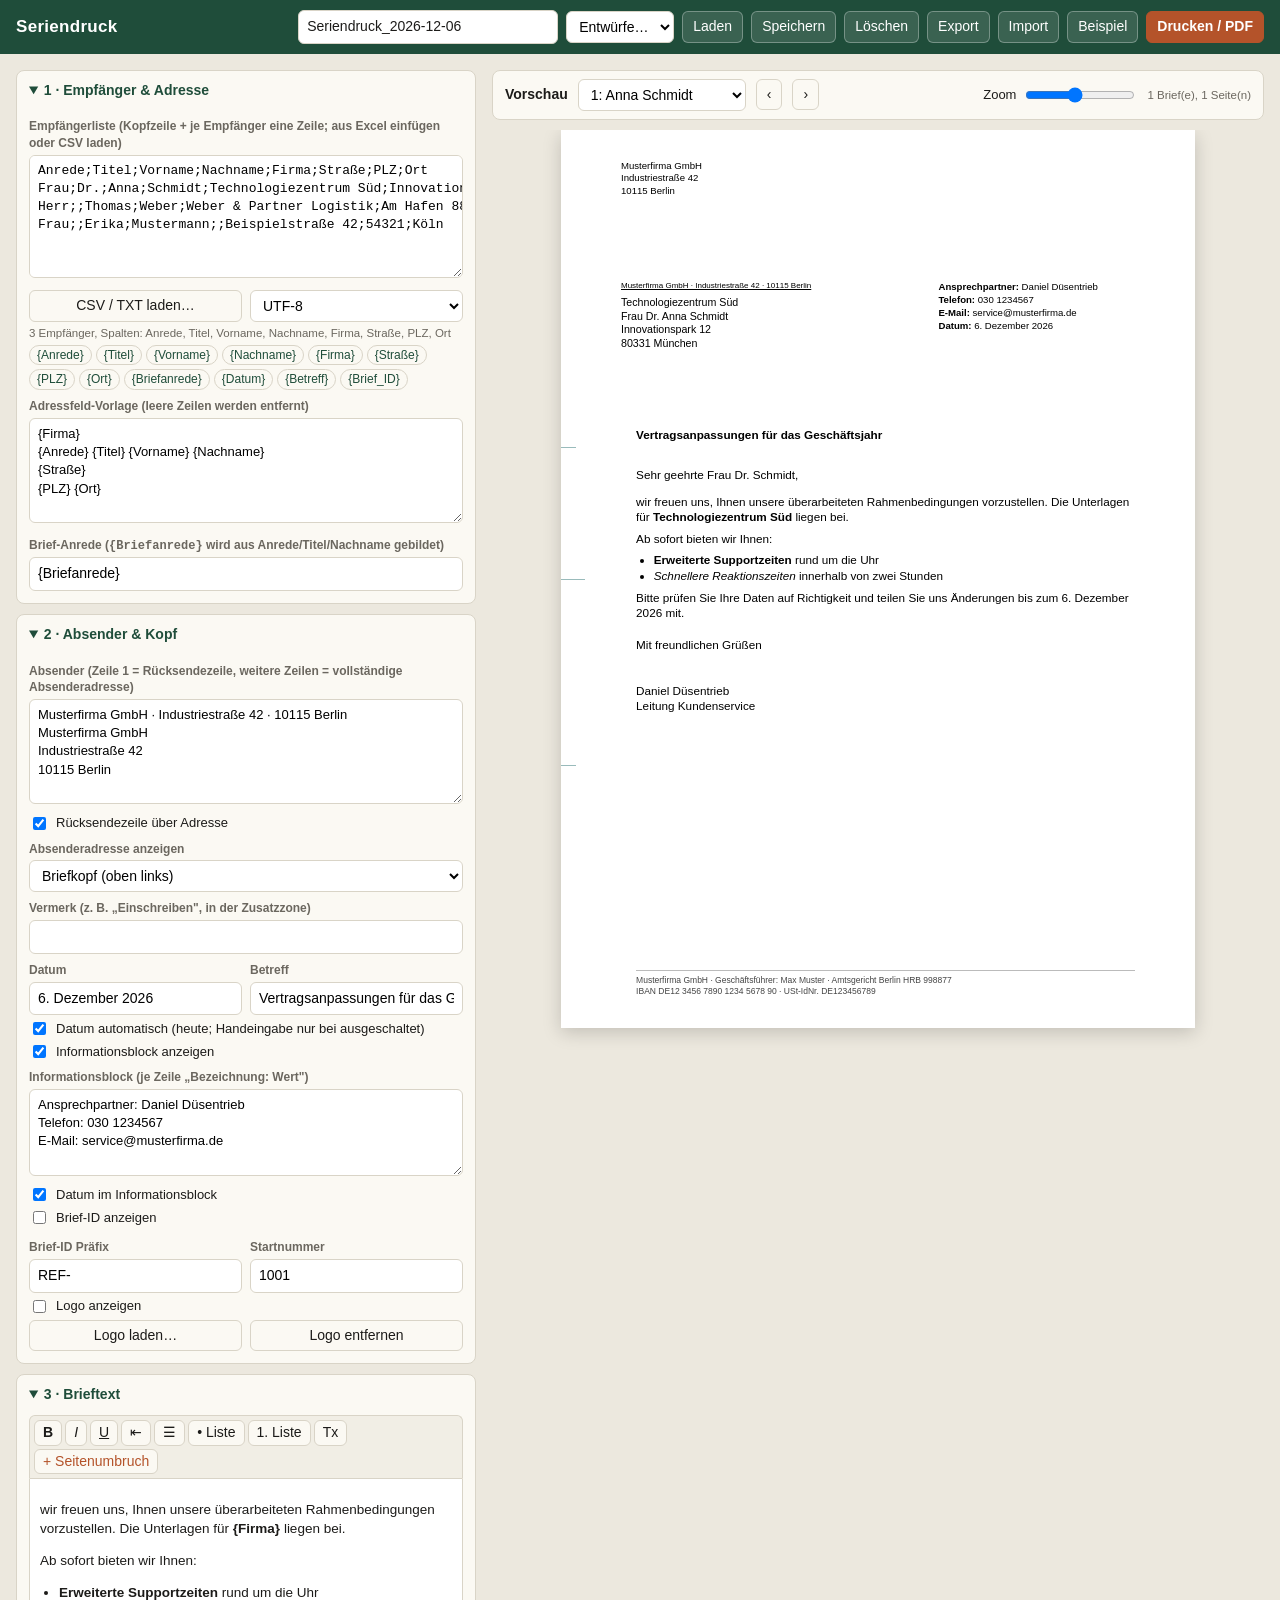
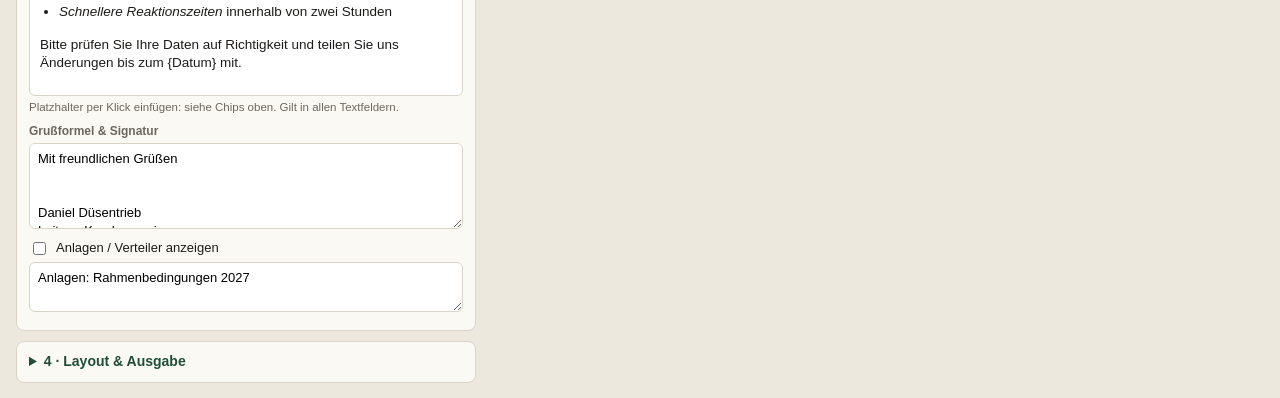
==== index.html @ ba43a654 "Init" ====
<!doctype html>
<html lang="de">
  <head>
    <meta charset="UTF-8" />
    <link rel="icon" href="data:," />
    <meta name="viewport" content="width=device-width, initial-scale=1" />
    <meta http-equiv="Content-Security-Policy" content="default-src 'none'; connect-src ws://127.0.0.1:* ws://localhost:*; style-src 'unsafe-inline' https://fonts.googleapis.com; font-src https://fonts.gstatic.com; img-src data:; script-src 'unsafe-inline'" />
    <title>Seriendruck Brief-Generator v3</title>
    <link rel="stylesheet" href="https://fonts.googleapis.com/css2?family=Roboto:ital,wght@0,400;0,700;1,400&family=Open+Sans:ital,wght@0,400;0,700;1,400&display=swap" />
    <style>
      :root {
        --ink: #1c1b19;
        --mute: #6b675f;
        --line: #d9d4c7;
        --bg: #ece8de;
        --card: #fbf9f3;
        --acc: #1f4d3a;
        --acc2: #b4532a;
      }
      * {
        box-sizing: border-box;
      }
      body {
        margin: 0;
        background: var(--bg);
        color: var(--ink);
        font:
          14px/1.4 'Open Sans',
          Arial,
          sans-serif;
      }
      header {
        position: sticky;
        top: 0;
        z-index: 9;
        background: var(--acc);
        color: #fff;
        padding: 10px 16px;
        display: flex;
        flex-wrap: wrap;
        gap: 8px;
        align-items: center;
      }
      header h1 {
        font:
          700 17px 'Roboto',
          Arial;
        margin: 0 auto 0 0;
        letter-spacing: 0.3px;
      }
      header #docName {
        width: clamp(150px, 22vw, 260px);
        background: #fff;
        color: var(--ink);
      }
      button,
      select,
      input,
      textarea {
        font: inherit;
      }
      button {
        cursor: pointer;
        border: 1px solid var(--line);
        background: var(--card);
        color: var(--ink);
        border-radius: 6px;
        padding: 5px 10px;
      }
      button:hover {
        background: #fff;
      }
      header button {
        background: rgba(255, 255, 255, 0.12);
        color: #fff;
        border-color: rgba(255, 255, 255, 0.3);
      }
      header button:hover {
        background: rgba(255, 255, 255, 0.25);
      }
      header .go {
        background: var(--acc2);
        border-color: var(--acc2);
        font-weight: 700;
      }
      main {
        display: grid;
        grid-template-columns: minmax(380px, 460px) 1fr;
        gap: 16px;
        padding: 16px;
        align-items: start;
      }
      @media (max-width: 1000px) {
        main {
          grid-template-columns: 1fr;
        }
      }
      #side {
        display: flex;
        flex-direction: column;
        gap: 10px;
      }
      details {
        background: var(--card);
        border: 1px solid var(--line);
        border-radius: 8px;
        padding: 0 12px;
      }
      summary {
        cursor: pointer;
        font-weight: 700;
        padding: 10px 0;
        color: var(--acc);
      }
      details[open] {
        padding-bottom: 12px;
      }
      label {
        display: block;
        font-size: 12px;
        font-weight: 600;
        color: var(--mute);
        margin: 8px 0 3px;
      }
      label.cb {
        display: flex;
        gap: 7px;
        align-items: center;
        font-size: 13px;
        color: var(--ink);
        font-weight: 400;
        margin: 4px 0;
      }
      input[type='text'],
      select,
      textarea {
        width: 100%;
        border: 1px solid var(--line);
        border-radius: 6px;
        padding: 6px 8px;
        background: #fff;
      }
      textarea {
        resize: vertical;
        font-size: 13px;
      }
      .row {
        display: grid;
        grid-template-columns: 1fr 1fr;
        gap: 8px;
      }
      .hint {
        font-size: 11.5px;
        color: var(--mute);
        margin: 3px 0;
      }
      .chips {
        display: flex;
        flex-wrap: wrap;
        gap: 4px;
        margin: 4px 0;
      }
      .chips button {
        padding: 1px 7px;
        font-size: 12px;
        border-radius: 99px;
        color: var(--acc);
      }
      #tb {
        display: flex;
        flex-wrap: wrap;
        gap: 3px;
        border: 1px solid var(--line);
        border-bottom: 0;
        border-radius: 6px 6px 0 0;
        padding: 4px;
        background: #f1eee5;
      }
      #tb button {
        padding: 2px 8px;
      }
      #ed {
        min-height: 170px;
        max-height: 320px;
        overflow: auto;
        border: 1px solid var(--line);
        border-radius: 0 0 6px 6px;
        background: #fff;
        padding: 8px 10px;
        font-size: 13.5px;
      }
      #ed hr[data-break] {
        border: 0;
        border-top: 2px dashed var(--acc2);
        margin: 14px 0;
        overflow: visible;
        height: 0;
        position: relative;
      }
      #ed hr[data-break]::after {
        content: 'Seitenumbruch';
        position: absolute;
        right: 0;
        top: -9px;
        background: #fff;
        color: var(--acc2);
        font-size: 11px;
        padding: 0 6px;
      }
      #ed ul,
      #ed ol {
        margin: 0.4em 0;
        padding-left: 1.4em;
      }
      #warn {
        background: #fff4e0;
        border: 1px solid #e3b866;
        border-radius: 8px;
        padding: 8px 12px;
        font-size: 12.5px;
      }
      #warn:empty {
        display: none;
      }
      #pv {
        display: flex;
        flex-direction: column;
        gap: 10px;
        min-width: 0;
      }
      #bar {
        display: flex;
        flex-wrap: wrap;
        gap: 10px;
        align-items: center;
        background: var(--card);
        border: 1px solid var(--line);
        border-radius: 8px;
        padding: 8px 12px;
      }
      #bar select {
        width: auto;
        max-width: 260px;
      }
      #stage {
        overflow: auto;
        padding-bottom: 30px;
      }
      #view {
        transform-origin: top left;
      }
      #printArea {
        position: absolute;
        left: -99999px;
        top: 0;
        width: 210mm;
      }
      .page {
        width: 210mm;
        height: 297mm;
        background: #fff;
        position: relative;
        overflow: hidden;
        margin: 0 auto 18px;
        box-shadow: 0 6px 22px rgba(0, 0, 0, 0.18);
        color: #000;
        line-height: var(--lh);
        font-size: var(--fs);
        font-family: var(--ff);
      }
      .page .abs {
        position: absolute;
      }
      .main {
        position: absolute;
        left: 25mm;
        right: 20mm;
        overflow: hidden;
      }
      .main > * {
        margin: 0;
      }
      .addr {
        left: 20mm;
        width: 85mm;
        height: 45mm;
        font-size: 10pt;
        line-height: 1.3;
      }
      .ret {
        font-size: 7.5pt;
        text-decoration: underline;
        margin-bottom: 1.5mm;
        white-space: nowrap;
        overflow: hidden;
      }
      .info {
        left: 125mm;
        right: 15mm;
        font-size: 9pt;
        line-height: 1.35;
      }
      .info b {
        font-weight: 700;
      }
      .subj {
        font-weight: 700;
        margin-bottom: 8mm;
      }
      .body p,
      .body div {
        margin: 0 0 0.55em;
      }
      .body ul,
      .body ol {
        margin: 0.3em 0 0.6em;
        padding-left: 1.5em;
      }
      .body ul {
        list-style: disc;
      }
      .body ol {
        list-style: decimal;
      }
      .clos {
        margin-top: 1.4em;
        white-space: pre-line;
      }
      .att {
        margin-top: 1.2em;
        font-size: 0.9em;
        white-space: pre-line;
      }
      .foot {
        left: 25mm;
        right: 20mm;
        bottom: 10mm;
        font-size: 8pt;
        color: #444;
        border-top: 0.3mm solid #bbb;
        padding-top: 1.5mm;
        display: flex;
        justify-content: space-between;
        gap: 8mm;
        line-height: 1.3;
      }
      .cont {
        left: 25mm;
        right: 20mm;
        top: 12mm;
        font-size: 8pt;
        color: #777;
        display: flex;
        justify-content: space-between;
        gap: 8mm;
      }
      .cont span:nth-child(2) {
        flex: 1;
        text-align: center;
      }
      .sendhead {
        left: 20mm;
        width: 85mm;
        line-height: 1.3;
        overflow: hidden;
      }
      .fm {
        left: 0;
        height: 0;
        border-top: 0.3mm solid #888;
      }
      .fm.sc {
        border-top-color: #9bb;
      }
      .lay-private .sendhead {
        left: 105mm;
        text-align: right;
      }
      .lay-center .sendhead {
        left: 62mm;
        width: 86mm;
        text-align: center;
      }
      .lay-center .logo {
        max-width: 40mm;
      }
      .rule {
        left: 20mm;
        right: 20mm;
        height: 0;
        border-top: 0.3mm solid #888;
      }
      .mono {
        top: 10mm;
        right: 20mm;
        width: 14mm;
        height: 14mm;
        border: 0.3mm solid #333;
        border-radius: 50%;
        display: flex;
        align-items: center;
        justify-content: center;
        font: 10pt/1 var(--ff);
        letter-spacing: 0.4pt;
      }
      .lay-private .mono,
      .lay-center .mono {
        right: auto;
        left: 20mm;
      }
      .logo {
        right: 20mm;
        top: 10mm;
        max-height: 20mm;
        max-width: 60mm;
      }
      .empty {
        padding: 30px;
        text-align: center;
        color: var(--mute);
      }
      #toast {
        position: fixed;
        right: 16px;
        bottom: 16px;
        background: #222;
        color: #fff;
        padding: 9px 14px;
        border-radius: 8px;
        opacity: 0;
        transition: opacity 0.25s;
        pointer-events: none;
        z-index: 99;
      }
      #toast.err {
        background: #a12a1d;
      }
      #toast.on {
        opacity: 1;
      }
      @media print {
        @page {
          size: A4 portrait;
          margin: 0;
        }
        html,
        body {
          background: #fff;
        }
        header,
        main,
        #toast {
          display: none !important;
        }
        #printArea {
          position: static;
          left: auto;
          width: auto;
        }
        .page {
          margin: 0;
          box-shadow: none;
          break-after: page;
          page-break-after: always;
        }
        .page:last-child {
          break-after: auto;
          page-break-after: auto;
        }
        .fm.sc {
          display: none;
        }
        body.nofmprint .fm {
          display: none;
        }
      }
    </style>
  </head>
  <body>
    <header>
      <h1>Seriendruck</h1>
      <input type="text" id="docName" aria-label="Dokumentname" title="Dokumentname für Entwurf, Export und PDF" />
      <select id="draftSel" title="Entwürfe" style="width: auto; max-width: 180px"></select>
      <button onclick="draftLoad()">Laden</button><button onclick="draftSave()">Speichern</button><button onclick="draftDel()">Löschen</button>
      <button onclick="exportJSON()">Export</button>
      <button onclick="$('jin').click()">Import</button><input type="file" id="jin" accept=".json" hidden onchange="importJSON(event)" />
      <button onclick="loadExample()">Beispiel</button>
      <button class="go" onclick="doPrint()">Drucken / PDF</button>
    </header>
    <main>
      <div id="side">
        <div id="warn"></div>

        <details open>
          <summary>1 · Empfänger &amp; Adresse</summary>
          <label>Empfängerliste (Kopfzeile + je Empfänger eine Zeile; aus Excel einfügen oder CSV laden)</label>
          <textarea id="rec" rows="6" style="font-family: monospace; white-space: pre; overflow: auto" data-k></textarea>
          <div class="row" style="margin-top: 6px">
            <button onclick="$('csv').click()">CSV / TXT laden…</button><input type="file" id="csv" accept=".csv,.txt,.tsv" hidden onchange="loadCSV(event)" />
            <select id="enc" data-k title="Zeichenkodierung der Datei">
              <option value="utf-8">UTF-8</option>
              <option value="windows-1252">Windows-1252 (Excel DE)</option>
            </select>
          </div>
          <p class="hint" id="recInfo"></p>
          <div class="chips" id="chips"></div>
          <label>Adressfeld-Vorlage (leere Zeilen werden entfernt)</label>
          <textarea id="addrT" rows="5" data-k></textarea>
          <label>Brief-Anrede (<code>{Briefanrede}</code> wird aus Anrede/Titel/Nachname gebildet)</label>
          <input type="text" id="salT" data-k />
        </details>

        <details open>
          <summary>2 · Absender &amp; Kopf</summary>
          <label>Absender (Zeile 1 = Rücksendezeile, weitere Zeilen = vollständige Absenderadresse)</label>
          <textarea id="sender" rows="5" data-k></textarea>
          <label class="cb"><input type="checkbox" id="oRet" data-k /> Rücksendezeile über Adresse</label>
          <label>Absenderadresse anzeigen</label>
          <select id="sendPos" data-k>
            <option value="head">Briefkopf (oben links)</option>
            <option value="info">Informationsblock (rechts, oberhalb)</option>
            <option value="foot">Fußzeile</option>
            <option value="none">Nicht anzeigen</option>
          </select>
          <label>Vermerk (z. B. „Einschreiben", in der Zusatzzone)</label>
          <input type="text" id="vermerk" data-k />
          <div class="row">
            <div><label>Datum</label><input type="text" id="date" data-k /></div>
            <div><label>Betreff</label><input type="text" id="subj" data-k /></div>
          </div>
          <label class="cb"><input type="checkbox" id="oAutoDate" data-k /> Datum automatisch (heute; Handeingabe nur bei ausgeschaltet)</label>
          <label class="cb"><input type="checkbox" id="oInfo" data-k /> Informationsblock anzeigen</label>
          <label>Informationsblock (je Zeile „Bezeichnung: Wert")</label>
          <textarea id="infoT" rows="4" data-k></textarea>
          <label class="cb"><input type="checkbox" id="oDate" data-k /> Datum im Informationsblock</label>
          <label class="cb"><input type="checkbox" id="oId" data-k /> Brief-ID anzeigen</label>
          <div class="row">
            <div><label>Brief-ID Präfix</label><input type="text" id="idPre" data-k /></div>
            <div><label>Startnummer</label><input type="text" id="idStart" data-k /></div>
          </div>
          <label class="cb"><input type="checkbox" id="oLogo" data-k /> Logo anzeigen</label>
          <div class="row">
            <button onclick="$('logoIn').click()">Logo laden…</button
            ><button
              onclick="
                logo = null;
                upd();
              "
            >
              Logo entfernen
            </button>
          </div>
          <input type="file" id="logoIn" accept="image/*" hidden onchange="loadLogo(event)" />
        </details>

        <details open>
          <summary>3 · Brieftext</summary>
          <div id="tb">
            <button onmousedown="event.preventDefault()" onclick="cmd('bold')"><b>B</b></button>
            <button onmousedown="event.preventDefault()" onclick="cmd('italic')"><i>I</i></button>
            <button onmousedown="event.preventDefault()" onclick="cmd('underline')"><u>U</u></button>
            <button onmousedown="event.preventDefault()" onclick="cmd('justifyLeft')" title="Links">⇤</button>
            <button onmousedown="event.preventDefault()" onclick="cmd('justifyFull')" title="Blocksatz">☰</button>
            <button onmousedown="event.preventDefault()" onclick="cmd('insertUnorderedList')">• Liste</button>
            <button onmousedown="event.preventDefault()" onclick="cmd('insertOrderedList')">1. Liste</button>
            <button onmousedown="event.preventDefault()" onclick="cmd('removeFormat')">Tx</button>
            <button onmousedown="event.preventDefault()" onclick="pbreak()" style="color: var(--acc2)">+ Seitenumbruch</button>
          </div>
          <div id="ed" contenteditable="true"></div>
          <p class="hint">Platzhalter per Klick einfügen: siehe Chips oben. Gilt in allen Textfeldern.</p>
          <label>Grußformel &amp; Signatur</label>
          <textarea id="clos" rows="4" data-k></textarea>
          <label class="cb"><input type="checkbox" id="oAtt" data-k /> Anlagen / Verteiler anzeigen</label>
          <textarea id="att" rows="2" data-k placeholder="Anlagen: …"></textarea>
        </details>

        <details>
          <summary>4 · Layout &amp; Ausgabe</summary>
          <label>Layout-Vorlage (ändert nur das Aussehen, nicht die Inhalte)</label>
          <select id="layout" data-k>
            <option value="business">Geschäftsbrief – Absender links oben</option>
            <option value="private">Privatbrief – Absender rechts oben</option>
            <option value="center">Zentriert – Absender mittig</option>
            <option value="line">Linie – Absender links mit feiner Trennlinie</option>
          </select>
          <label class="cb"><input type="checkbox" id="oMono" data-k /> Monogramm anzeigen (entfällt bei geladenem Logo)</label>
          <input type="text" id="monoT" data-k maxlength="3" placeholder="Monogramm (leer = Initialen des Absenders)" />
          <div class="row">
            <div>
              <label>Norm-Form</label
              ><select id="form" data-k>
                <option value="B">Form B (Adresse 45 mm)</option>
                <option value="A">Form A (Adresse 27 mm)</option>
              </select>
            </div>
            <div>
              <label>Schriftart</label
              ><select id="ff" data-k>
                <option>Arial</option>
                <option>Roboto</option>
                <option>Open Sans</option>
                <option>Times New Roman</option>
                <option>Calibri</option>
              </select>
            </div>
          </div>
          <div class="row">
            <div>
              <label>Schriftgröße</label
              ><select id="fs" data-k>
                <option>10pt</option>
                <option selected>11pt</option>
                <option>12pt</option>
              </select>
            </div>
            <div>
              <label>Zeilenabstand</label
              ><select id="lh" data-k>
                <option>1.15</option>
                <option selected>1.3</option>
                <option>1.5</option>
              </select>
            </div>
          </div>
          <label class="cb"><input type="checkbox" id="oFmPrev" data-k /> Falz-/Lochmarken in der Vorschau</label>
          <label class="cb"><input type="checkbox" id="oFmPrint" data-k /> Falz-/Lochmarken im Ausdruck (Blankopapier)</label>
          <label class="cb"><input type="checkbox" id="oNum" data-k /> Seitenzahl „Seite x von y"</label>
          <label class="cb"><input type="checkbox" id="oCont" data-k /> Kopf auf Folgeseiten</label>
          <label class="cb"><input type="checkbox" id="oFoot" data-k /> Fußzeile anzeigen</label>
          <textarea id="foot" rows="2" data-k></textarea>
          <label>Druckumfang</label>
          <select id="scope" data-k>
            <option value="all">Alle Briefe</option>
            <option value="one">Nur angezeigten Brief</option>
          </select>
        </details>
      </div>

      <section id="pv">
        <div id="bar">
          <b>Vorschau</b>
          <select id="sel" onchange="render()"></select>
          <button onclick="step(-1)">‹</button><button onclick="step(1)">›</button>
          <label class="cb" style="margin: 0 0 0 auto">Zoom <input type="range" id="zoom" min="40" max="130" value="80" oninput="zoomIt()" style="width: 110px" /></label>
          <span id="pgInfo" class="hint"></span>
        </div>
        <div id="stage"><div id="view"></div></div>
      </section>
    </main>
    <div id="printArea"></div>
    <div id="toast"></div>

    <script>
      const $ = (id) => document.getElementById(id);
      const NL = String.fromCharCode(10),
        TAB = String.fromCharCode(9),
        CR = String.fromCharCode(13);
      const KEYS = ['docName', 'rec', 'enc', 'addrT', 'salT', 'sender', 'oRet', 'sendPos', 'layout', 'oMono', 'monoT', 'vermerk', 'date', 'subj', 'oAutoDate', 'oInfo', 'infoT', 'oDate', 'oId', 'idPre', 'idStart', 'oLogo', 'clos', 'oAtt', 'att', 'form', 'ff', 'fs', 'lh', 'oFmPrev', 'oFmPrint', 'oNum', 'oCont', 'oFoot', 'foot', 'scope'];
      let logo = null,
        timer = null,
        rows = [],
        cols = [];
      const esc = (s) => String(s ?? '').replace(/[&<>"']/g, (c) => ({ '&': '&amp;', '<': '&lt;', '>': '&gt;', '"': '&quot;', "'": '&#39;' })[c]);
      function toast(m, err) {
        const t = $('toast');
        t.textContent = m;
        t.className = (err ? 'err ' : '') + 'on';
        clearTimeout(t._t);
        t._t = setTimeout(() => (t.className = ''), 2600);
      }

      /* ---------- Bereinigung des Brieftexts (Allowlist) ---------- */
      const OK = new Set(['P', 'DIV', 'BR', 'B', 'STRONG', 'I', 'EM', 'U', 'UL', 'OL', 'LI', 'HR']);
      function clean(html) {
        const d = new DOMParser().parseFromString('<body>' + html + '</body>', 'text/html');
        (function walk(n) {
          [...n.childNodes].forEach((c) => {
            if (c.nodeType === 3) return;
            if (c.nodeType !== 1) {
              c.remove();
              return;
            }
            if (['SCRIPT', 'STYLE', 'IFRAME', 'OBJECT', 'EMBED', 'TEMPLATE'].includes(c.tagName)) {
              c.remove();
              return;
            }
            walk(c);
            if (!OK.has(c.tagName)) {
              c.replaceWith(...c.childNodes);
              return;
            }
            if (c.tagName === 'HR' && !c.hasAttribute('data-break')) {
              c.remove();
              return;
            }
            const al = (c.style && c.style.textAlign) || c.getAttribute('align') || '';
            [...c.attributes].forEach((a) => c.removeAttribute(a.name));
            if (c.tagName === 'HR') c.setAttribute('data-break', '1');
            else if (['left', 'center', 'right', 'justify'].includes(al)) c.style.textAlign = al;
          });
        })(d.body);
        return d.body.innerHTML;
      }

      /* ---------- CSV ---------- */
      function parseCSV(t) {
        t = t.split(CR).join('');
        if (t.charCodeAt(0) === 65279) t = t.slice(1);
        const first = t.split(NL)[0] || '';
        const cnt = (c) => first.split(c).length;
        const dl = [
          [TAB, cnt(TAB)],
          [';', cnt(';')],
          [',', cnt(',')],
        ].sort((a, b) => b[1] - a[1])[0][0];
        const out = [];
        let r = [],
          f = '',
          q = false;
        for (let i = 0; i < t.length; i++) {
          const c = t[i];
          if (q) {
            if (c == '"') {
              if (t[i + 1] == '"') {
                f += '"';
                i++;
              } else q = false;
            } else f += c;
          } else if (c == '"') q = true;
          else if (c == dl) {
            r.push(f);
            f = '';
          } else if (c == NL) {
            r.push(f);
            f = '';
            out.push(r);
            r = [];
          } else f += c;
        }
        if (f !== '' || r.length) {
          r.push(f);
          out.push(r);
        }
        return { data: out.filter((x) => x.some((v) => v.trim())), dl };
      }
      function loadCSV(e) {
        const file = e.target.files[0];
        if (!file) return;
        if ($('rec').value.trim() && !confirm('Vorhandene Empfängerliste ersetzen?')) {
          e.target.value = '';
          return;
        }
        const rd = new FileReader();
        rd.onload = () => {
          const { data, dl } = parseCSV(rd.result);
          $('rec').value = data.map((r) => r.join(TAB)).join(NL);
          upd();
          toast(Math.max(0, data.length - 1) + ' Empfänger geladen');
        };
        rd.readAsText(file, $('enc').value);
        e.target.value = '';
      }
      function readRows() {
        const t = $('rec').value;
        if (!t.trim()) {
          cols = [];
          rows = [];
          return;
        }
        const { data } = parseCSV(t);
        cols = data[0].map((h) => h.trim());
        rows = data.slice(1).map((r) => {
          const o = {};
          cols.forEach((c, i) => (o[c] = (r[i] || '').trim()));
          return o;
        });
      }

      /* ---------- Platzhalter ---------- */
      const missing = new Set(),
        empties = new Set();
      function briefanrede(r) {
        const g = (k) => {
          const c = Object.keys(r).find((x) => x.toLowerCase() === k);
          return c ? r[c] : '';
        };
        const a = g('anrede').toLowerCase(),
          t = g('titel'),
          n = g('nachname');
        if (!n) return 'Sehr geehrte Damen und Herren,';
        const nm = (t ? t + ' ' : '') + n;
        if (/^frau/.test(a)) return 'Sehr geehrte Frau ' + nm + ',';
        if (/^herr/.test(a)) return 'Sehr geehrter Herr ' + nm + ',';
        return 'Sehr geehrte Damen und Herren,';
      }
      function ctx(r, i) {
        const c = { ...r };
        const set = (k, v) => (c[k] = v);
        set('Briefanrede', briefanrede(r));
        set('Datum', $('date').value);
        set('Betreff', $('subj').value);
        set('Brief_ID', ($('idPre').value || '') + ((parseInt($('idStart').value) || 1) + i));
        return c;
      }
      function look(c, k) {
        const kk = Object.keys(c).find((x) => x.toLowerCase() === k.toLowerCase());
        return kk === undefined ? undefined : c[kk];
      }
      function subText(s, c) {
        return String(s).replace(/{([^{}]+)}/g, (m, k) => {
          if (k.includes(NL)) return m;
          const v = look(c, k.trim());
          if (v === undefined) {
            missing.add(m);
            return m;
          }
          if (v === '' && !/^(titel|zusatz)/i.test(k.trim())) empties.add(m);
          return v;
        });
      }
      function subHtml(html, c) {
        const d = document.createElement('div');
        d.innerHTML = html;
        const w = document.createTreeWalker(d, NodeFilter.SHOW_TEXT);
        const ns = [];
        while (w.nextNode()) ns.push(w.currentNode);
        ns.forEach((n) => {
          n.nodeValue = subText(n.nodeValue, c);
        });
        return d;
      }

      /* ---------- Seitenaufbau ---------- */
      function block() {
        return document.createElement('div');
      }
      function makePage(o, cfg, first, idx) {
        const p = block();
        p.className = 'page lay-' + cfg.layout;
        p.style.setProperty('--ff', cfg.ff);
        p.style.setProperty('--fs', cfg.fs);
        p.style.setProperty('--lh', cfg.lh);
        const A = cfg.form === 'A';
        let h = '';
        const marks = [A ? 87 : 105, A ? 192 : 210];
        const fm = cfg.fmPrev || cfg.fmPrint;
        if (fm) {
          h += marks.map((m) => '<div class="abs fm ' + (cfg.fmPrint ? '' : 'sc') + '" style="top:' + m + 'mm;width:5mm"></div>').join('') + ('<div class="abs fm ' + (cfg.fmPrint ? '' : 'sc') + '" style="top:148.5mm;width:8mm"></div>');
        }
        let top = first ? (A ? 85 : 98.5) : cfg.cont ? 25 : 20;
        if (first) {
          const ad = cfg.addr.map(esc).join('<br>');
          const top0 = A ? 27 : 45;
          h += '<div class="abs addr" style="top:' + top0 + 'mm">' + (cfg.vermerk ? '<div style="font-size:8pt;font-weight:700;height:5mm">' + esc(cfg.vermerk) + '</div>' : '<div style="height:5mm"></div>') + (cfg.ret ? '<div class="ret">' + esc(cfg.ret) + '</div>' : '') + ad + '</div>';
          if (cfg.infoRows.length) h += '<div class="abs info" style="top:' + (top0 + 5) + 'mm">' + cfg.infoRows.map((r) => '<div>' + r + '</div>').join('') + '</div>';
          if (cfg.sendBlock.length && cfg.sendPos === 'head') h += '<div class="abs sendhead" style="top:10mm;height:' + (top0 - 12) + 'mm;font-size:' + (A ? '8pt' : '9pt') + '">' + cfg.sendBlock.map(esc).join('<br>') + '</div>';
          if (cfg.layout === 'line' && cfg.sendBlock.length && cfg.sendPos === 'head') h += '<div class="abs rule" style="top:' + (top0 - 3) + 'mm"></div>';
          if (!cfg.logo && cfg.mono) h += '<div class="abs mono">' + esc(cfg.mono) + '</div>';
          if (cfg.logo) h += '<img class="abs logo" src="' + cfg.logo + '" alt="">';
        } else if (cfg.cont) {
          h += '<div class="abs cont"><span>' + esc(cfg.contL) + '</span><span>' + esc(cfg.contD) + '</span><span class="pn"></span></div>';
        }
        const showNum = cfg.num && !cfg.cont;
        const bot = cfg.foot || showNum ? 22 : 15;
        h += '<div class="main" style="top:' + top + 'mm;bottom:' + bot + 'mm"></div>';
        if (cfg.foot || showNum) h += '<div class="abs foot"><div>' + (cfg.foot ? cfg.footH : '') + '</div><div class="num" style="white-space:nowrap">' + (showNum ? '<span class="pn"></span>' : '') + '</div></div>';
        p.innerHTML = h;
        return p;
      }
      function monogram(t, sl) {
        if (t) return t.toUpperCase().slice(0, 3);
        const nm = (sl[1] || sl[0] || '').split(/[·,|]/)[0];
        const w = nm.split(/\s+/).filter((x) => x && !/^(gmbh|mbh|ag|ug|kg|ohg|se|e\.?k\.?|co\.?|&|und)$/i.test(x));
        return w
          .slice(0, 2)
          .map((x) => [...x][0].toUpperCase())
          .join('');
      }
      function buildLetter(r, i, host) {
        const c = ctx(r, i);
        const cfg = {
          form: $('form').value,
          ff: $('ff').value,
          fs: $('fs').value,
          lh: $('lh').value,
          fmPrev: $('oFmPrev').checked,
          fmPrint: $('oFmPrint').checked,
          num: $('oNum').checked,
          cont: $('oCont').checked,
          foot: $('oFoot').checked,
          addr: subText($('addrT').value, c)
            .split(NL)
            .map((s) => s.trim())
            .filter(Boolean),
          ret: $('oRet').checked ? subText($('sender').value.split(NL)[0] || '', c) : '',
          vermerk: subText($('vermerk').value, c),
          subj: subText($('subj').value, c),
          logo: $('oLogo').checked ? logo : null,
          footH: subText($('foot').value, c).split(NL).map(esc).join('<br>'),
        };
        cfg.layout = $('layout').value || 'business';
        const sl = subText($('sender').value, c)
          .split(NL)
          .map((x) => x.trim())
          .filter(Boolean);
        cfg.sendPos = $('sendPos').value;
        cfg.sendBlock = cfg.sendPos === 'none' ? [] : sl.length > 1 ? sl.slice(1) : sl;
        if (cfg.sendPos === 'foot' && cfg.sendBlock.length) {
          cfg.foot = true;
          cfg.footH = esc(cfg.sendBlock.join(' · ')) + (cfg.footH ? '<br>' + cfg.footH : '');
        }
        cfg.mono = $('oMono').checked ? monogram($('monoT').value.trim(), sl) : '';
        cfg.contL = cfg.addr[0] || '';
        cfg.contD = subText($('date').value, c);
        cfg.infoRows = [];
        if (cfg.sendPos === 'info' && cfg.sendBlock.length) cfg.infoRows.push('<b>' + cfg.sendBlock.map(esc).join('<br>') + '</b><br>&nbsp;');
        if ($('oInfo').checked)
          subText($('infoT').value, c)
            .split(NL)
            .filter((s) => s.trim())
            .forEach((l) => {
              const x = l.indexOf(':');
              cfg.infoRows.push(x > 0 ? '<b>' + esc(l.slice(0, x)) + ':</b> ' + esc(l.slice(x + 1).trim()) : esc(l));
            });
        if ($('oDate').checked) cfg.infoRows.push('<b>Datum:</b> ' + esc(subText($('date').value, c)));
        if ($('oId').checked) cfg.infoRows.push('<b>Brief-ID:</b> ' + esc(c.Brief_ID));

        // Inhalt als Blockliste
        const body = subHtml(clean($('ed').innerHTML), c);
        const items = [];
        const first = block();
        first.className = 'subj';
        first.textContent = cfg.subj;
        const sal = block();
        sal.textContent = subText($('salT').value, c);
        sal.style.marginBottom = '1em';
        const pre = [first, sal];
        [...body.childNodes].forEach((n) => {
          if (n.nodeType === 3) {
            if (n.nodeValue.trim()) {
              const p = document.createElement('p');
              p.textContent = n.nodeValue;
              items.push(p);
            }
          } else if (n.tagName === 'HR') items.push('BREAK');
          else items.push(n);
        });
        const clos = block();
        clos.className = 'clos';
        clos.textContent = subText($('clos').value, c);
        const tail = [clos];
        if ($('oAtt').checked && $('att').value.trim()) {
          const a = block();
          a.className = 'att';
          a.textContent = subText($('att').value, c);
          tail.push(a);
        }

        const pages = [];
        const newPage = () => {
          const p = makePage(null, cfg, pages.length === 0, i);
          host.appendChild(p);
          pages.push(p);
          const m = p.querySelector('.main');
          const b = block();
          b.className = 'body';
          m.appendChild(b);
          return { p, m, b };
        };
        let cur = newPage();
        pre.forEach((n) => cur.m.insertBefore(n, cur.b));
        const over = () => cur.m.scrollHeight > cur.m.clientHeight + 1;
        const add = (n) => {
          cur.b.appendChild(n);
          if (over() && cur.b.children.length > 1) {
            cur.b.removeChild(n);
            cur = newPage();
            cur.b.appendChild(n);
          }
        };
        items.forEach((n) => {
          if (n === 'BREAK') {
            cur = newPage();
            return;
          }
          add(n);
        });
        tail.forEach((n) => {
          cur.m.appendChild(n);
          if (over() && cur.m.children.length > 1) {
            cur.m.removeChild(n);
            cur = newPage();
            cur.m.appendChild(n);
          }
        });
        pages.forEach((p, k) => {
          const nm = p.querySelector('.pn');
          if (nm && cfg.num) nm.textContent = 'Seite ' + (k + 1) + ' von ' + pages.length;
        });
        return pages.length;
      }

      /* ---------- Rendern ---------- */
      function fillSel() {
        const s = $('sel'),
          cur = s.value;
        s.innerHTML =
          '<option value="all">Alle (' +
          rows.length +
          ')</option>' +
          rows
            .map((r, i) => {
              const nm = [r.Vorname, r.Nachname].filter(Boolean).join(' ') || r[cols[0]] || 'Empfänger';
              return '<option value="' + i + '">' + (i + 1) + ': ' + esc(nm) + '</option>';
            })
            .join('');
        s.value = [...s.options].some((o) => o.value === cur) ? cur : rows.length ? '0' : 'all';
      }
      function render() {
        missing.clear();
        empties.clear();
        const v = $('view');
        v.innerHTML = '';
        if (!rows.length) {
          v.innerHTML = '<div class="empty">Keine Empfänger. Daten einfügen oder „Beispiel" laden.</div>';
          $('pgInfo').textContent = '';
          showWarn();
          return;
        }
        const sel = $('sel').value;
        const list = sel === 'all' ? rows.map((r, i) => [r, i]) : [[rows[+sel], +sel]];
        let tot = 0;
        list.forEach(([r, i]) => (tot += buildLetter(r, i, v)));
        $('pgInfo').textContent = list.length + ' Brief(e), ' + tot + ' Seite(n)';
        showWarn();
        zoomIt();
      }
      function showWarn() {
        let h = '';
        if (missing.size) h += '⚠ Unbekannte Platzhalter: <b>' + [...missing].map(esc).join(', ') + '</b><br>';
        if (empties.size) h += '⚠ Leere Werte bei: <b>' + [...empties].map(esc).join(', ') + '</b> (in mindestens einem Brief)';
        $('warn').innerHTML = h;
      }
      function zoomIt() {
        const z = $('zoom').value / 100;
        $('view').style.zoom = z;
      }
      function step(d) {
        const s = $('sel');
        let n = s.selectedIndex + d;
        if (n < 0 || n >= s.options.length) return;
        s.selectedIndex = n;
        render();
      }
      function chips() {
        const names = [...cols, 'Briefanrede', 'Datum', 'Betreff', 'Brief_ID'];
        $('chips').innerHTML = names.map((n) => '<button onmousedown="event.preventDefault()" onclick="insVar(' + "'" + '' + esc(n).replace(/'/g, '') + '' + "'" + ')">{' + esc(n) + '}</button>').join('');
        $('recInfo').textContent = rows.length ? rows.length + ' Empfänger, Spalten: ' + cols.join(', ') : 'Noch keine Daten. Erste Zeile = Spaltennamen (z. B. Anrede;Vorname;Nachname;Straße;PLZ;Ort).';
      }
      let lastFocus = null;
      document.addEventListener('focusin', (e) => {
        if (e.target.matches('input[type=text],textarea,#ed')) lastFocus = e.target;
      });
      function insVar(n) {
        const t = lastFocus && lastFocus.id !== 'rec' ? lastFocus : $('ed');
        const s = '{' + n + '}';
        if (t.id === 'ed') {
          t.focus();
          document.execCommand('insertText', false, s);
        } else {
          t.focus();
          const a = t.selectionStart,
            b = t.selectionEnd;
          t.value = t.value.slice(0, a) + s + t.value.slice(b);
          t.selectionStart = t.selectionEnd = a + s.length;
        }
        upd();
      }
      function cmd(c) {
        $('ed').focus();
        document.execCommand(c);
        upd();
      }
      function pbreak() {
        $('ed').focus();
        document.execCommand('insertHTML', false, '<hr data-break="1"><p><br></p>');
        upd();
      }
      $('ed').addEventListener('paste', (e) => {
        e.preventDefault();
        const h = e.clipboardData.getData('text/html');
        const t = e.clipboardData.getData('text/plain');
        document.execCommand('insertHTML', false, h ? clean(h) : esc(t).split(NL).join('<br>'));
        upd();
      });
      $('ed').addEventListener('input', () => upd());

      /* ---------- Zustand ---------- */
      function getState() {
        const d = { v: 3, logo, body: clean($('ed').innerHTML) };
        KEYS.forEach((k) => {
          const e = $(k);
          d[k] = e.type === 'checkbox' ? e.checked : e.value;
        });
        return d;
      }
      function setState(d) {
        KEYS.forEach((k) => {
          if (d[k] === undefined) return;
          const e = $(k);
          if (e.type === 'checkbox') e.checked = !!d[k];
          else e.value = d[k];
        });
        if (d.layout === undefined) $('layout').value = 'business';
        if (!$('layout').value) $('layout').value = 'business';
        if (d.oMono === undefined) {
          $('oMono').checked = false;
          $('monoT').value = '';
        }
        $('ed').innerHTML = clean(d.body || '');
        logo = typeof d.logo === 'string' && /^data:image[/](png|jpeg|gif|webp);base64,[A-Za-z0-9+/=]+$/.test(d.logo) ? d.logo : null;
      }
      function save() {
        try {
          localStorage.setItem('sbg3_auto', JSON.stringify(getState()));
        } catch (e) {
          toast('Automatisches Speichern fehlgeschlagen (Speicher voll?). Bitte Export nutzen.', true);
        }
      }
      function syncDocumentName() {
        const name = $('docName').value.trim();
        document.title = name || 'Seriendruck';
      }
      $('docName').addEventListener('input', () => {
        syncDocumentName();
        save();
      });
      function upd() {
        clearTimeout(timer);
        timer = setTimeout(() => {
          const ad = $('oAutoDate').checked;
          if (ad) $('date').value = today();
          $('date').readOnly = ad;
          readRows();
          fillSel();
          chips();
          render();
          save();
        }, 350);
      }
      const today = () => new Date().toLocaleDateString('de-DE', { day: 'numeric', month: 'long', year: 'numeric' });
      document.querySelectorAll('[data-k]').forEach((e) => {
        e.addEventListener('input', upd);
        e.addEventListener('change', upd);
      });

      /* ---------- Entwürfe, Export, Import ---------- */
      function drafts() {
        try {
          return JSON.parse(localStorage.getItem('sbg3_drafts') || '{}');
        } catch (e) {
          return {};
        }
      }
      function fillDrafts() {
        const d = drafts();
        $('draftSel').innerHTML =
          '<option value="">Entwürfe…</option>' +
          Object.keys(d)
            .map((k) => '<option>' + esc(k) + '</option>')
            .join('');
      }
      function draftSave() {
        const n = $('docName').value.trim();
        if (!n) return toast('Bitte Dokumentnamen eingeben', true);
        $('docName').value = n;
        syncDocumentName();
        const d = drafts();
        if (d[n] && !confirm('Entwurf „' + n + '“ überschreiben?')) return;
        d[n] = getState();
        try {
          localStorage.setItem('sbg3_drafts', JSON.stringify(d));
          fillDrafts();
          $('draftSel').value = n;
          toast('Entwurf gespeichert');
        } catch (e) {
          toast('Speicher voll. Bitte Export nutzen.', true);
        }
      }
      function draftLoad() {
        const n = $('draftSel').value;
        if (!n) return toast('Bitte Entwurf wählen', true);
        if (!confirm('Aktuelle Eingaben durch Entwurf „' + n + '“ ersetzen?')) return;
        const d = drafts()[n];
        if (!d) return toast('Entwurf nicht gefunden', true);
        setState({ ...d, docName: d.docName || n });
        syncDocumentName();
        upd();
        toast('Entwurf geladen');
      }
      function draftDel() {
        const n = $('draftSel').value;
        if (!n) return;
        if (!confirm('Entwurf „' + n + '“ löschen?')) return;
        const d = drafts();
        delete d[n];
        localStorage.setItem('sbg3_drafts', JSON.stringify(d));
        fillDrafts();
      }
      function exportJSON() {
        const b = new Blob([JSON.stringify(getState(), null, 2)], { type: 'application/json' });
        const name = $('docName').value.trim() || 'Seriendruck';
        const filename =
          name
            .replace(/[<>:"/\\|?*\u0000-\u001f]/g, '_')
            .replace(/[. ]+$/, '')
            .trim() || 'Seriendruck';
        const a = document.createElement('a');
        a.href = URL.createObjectURL(b);
        a.download = filename + '.json';
        document.body.appendChild(a);
        a.click();
        a.remove();
        setTimeout(() => URL.revokeObjectURL(a.href), 500);
      }
      function importJSON(e) {
        const f = e.target.files[0];
        if (!f) return;
        const r = new FileReader();
        r.onload = () => {
          try {
            const d = JSON.parse(r.result);
            if (!confirm('Aktuelle Eingaben durch Import ersetzen?')) return;
            setState({ ...d, docName: d.docName || f.name.replace(/\.json$/i, '') });
            syncDocumentName();
            upd();
            toast('Importiert');
          } catch (x) {
            toast('Ungültige JSON-Datei', true);
          }
        };
        r.readAsText(f);
        e.target.value = '';
      }
      function loadLogo(e) {
        const f = e.target.files[0];
        if (!f) return;
        const r = new FileReader();
        r.onload = () => {
          const im = new Image();
          im.onload = () => {
            const s = Math.min(1, 600 / im.width),
              c = document.createElement('canvas');
            c.width = im.width * s;
            c.height = im.height * s;
            c.getContext('2d').drawImage(im, 0, 0, c.width, c.height);
            logo = c.toDataURL('image/png');
            $('oLogo').checked = true;
            upd();
            toast('Logo geladen');
          };
          im.onerror = () => toast('Bild nicht lesbar', true);
          im.src = r.result;
        };
        r.readAsDataURL(f);
        e.target.value = '';
      }

      /* ---------- Drucken ---------- */
      function doPrint() {
        readRows();
        if (!rows.length) return toast('Keine Empfänger', true);
        const pa = $('printArea');
        pa.innerHTML = '';
        const sel = $('sel').value;
        const list = $('scope').value === 'one' && sel !== 'all' ? [[rows[+sel], +sel]] : rows.map((r, i) => [r, i]);
        missing.clear();
        empties.clear();
        list.forEach(([r, i]) => buildLetter(r, i, pa));
        if (missing.size && !confirm('Unbekannte Platzhalter: ' + [...missing].join(', ') + NL + 'Trotzdem drucken?')) return;
        document.body.classList.toggle('nofmprint', !$('oFmPrint').checked);
        setTimeout(() => {
          window.print();
        }, 60);
      }
      window.addEventListener('afterprint', () => {
        $('printArea').innerHTML = '';
      });

      /* ---------- Beispiel & Start ---------- */
      const X = (o) => {
        for (const k in o) if (typeof o[k] === 'string') o[k] = o[k].split('¶').join(NL);
        return o;
      };
      function loadExample() {
        if (!confirm('Alle aktuellen Eingaben durch das Beispiel ersetzen?')) return;
        setState(
          X({
            rec: 'Anrede;Titel;Vorname;Nachname;Firma;Straße;PLZ;Ort¶Frau;Dr.;Anna;Schmidt;Technologiezentrum Süd;Innovationspark 12;80331;München¶Herr;;Thomas;Weber;Weber & Partner Logistik;Am Hafen 88;20457;Hamburg¶Frau;;Erika;Mustermann;;Beispielstraße 42;54321;Köln',
            enc: 'utf-8',
            addrT: '{Firma}¶{Anrede} {Titel} {Vorname} {Nachname}¶{Straße}¶{PLZ} {Ort}',
            salT: '{Briefanrede}',
            sender: 'Musterfirma GmbH · Industriestraße 42 · 10115 Berlin¶Musterfirma GmbH¶Industriestraße 42¶10115 Berlin',
            oRet: true,
            sendPos: 'head',
            layout: 'business',
            oMono: false,
            monoT: '',
            vermerk: '',
            date: today(),
            oAutoDate: true,
            subj: 'Vertragsanpassungen für das Geschäftsjahr',
            oInfo: true,
            infoT: 'Ansprechpartner: Daniel Düsentrieb¶Telefon: 030 1234567¶E-Mail: service@musterfirma.de',
            oDate: true,
            oId: false,
            idPre: 'REF-',
            idStart: '1001',
            oLogo: false,
            body: '<p>wir freuen uns, Ihnen unsere überarbeiteten Rahmenbedingungen vorzustellen. Die Unterlagen für <b>{Firma}</b> liegen bei.</p><p>Ab sofort bieten wir Ihnen:</p><ul><li><b>Erweiterte Supportzeiten</b> rund um die Uhr</li><li><i>Schnellere Reaktionszeiten</i> innerhalb von zwei Stunden</li></ul><p>Bitte prüfen Sie Ihre Daten auf Richtigkeit und teilen Sie uns Änderungen bis zum {Datum} mit.</p>',
            clos: 'Mit freundlichen Grüßen¶¶¶Daniel Düsentrieb¶Leitung Kundenservice',
            oAtt: false,
            att: 'Anlagen: Rahmenbedingungen 2027',
            form: 'B',
            ff: 'Arial',
            fs: '11pt',
            lh: '1.3',
            oFmPrev: true,
            oFmPrint: false,
            oNum: true,
            oCont: true,
            oFoot: true,
            foot: 'Musterfirma GmbH · Geschäftsführer: Max Muster · Amtsgericht Berlin HRB 998877¶IBAN DE12 3456 7890 1234 5678 90 · USt-IdNr. DE123456789',
            scope: 'all',
          }),
        );
        logo = null;
        upd();
      }
      (function init() {
        $('docName').value = 'Seriendruck_' + new Date().toISOString().slice(0, 10);
        fillDrafts();
        let d = null;
        try {
          d = JSON.parse(localStorage.getItem('sbg3_auto') || 'null');
        } catch (e) {}
        if (d) {
          setState(d);
          upd();
        } else {
          $('rec').value = '';
          loadExampleSilent();
        }
        syncDocumentName();
        function loadExampleSilent() {
          const c = window.confirm;
          window.confirm = () => true;
          loadExample();
          window.confirm = c;
        }
      })();
    </script>
  </body>
</html>
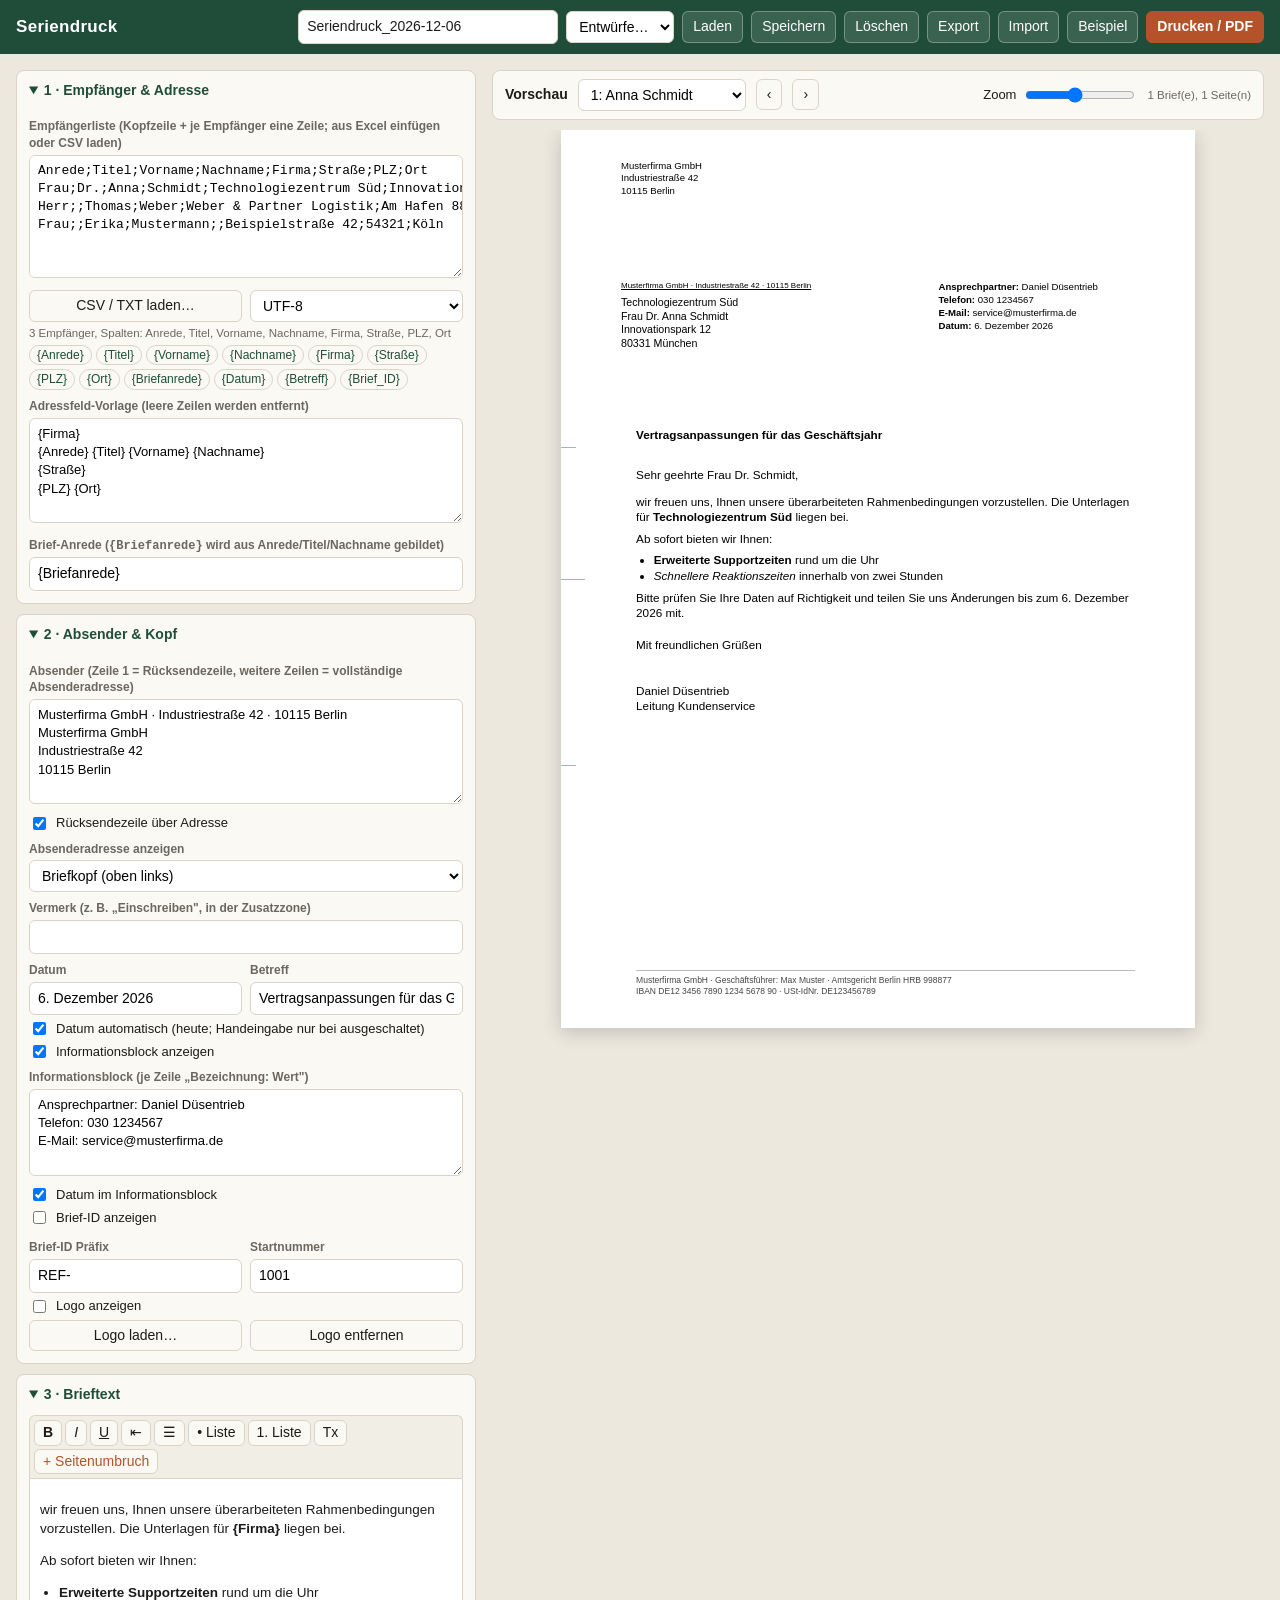
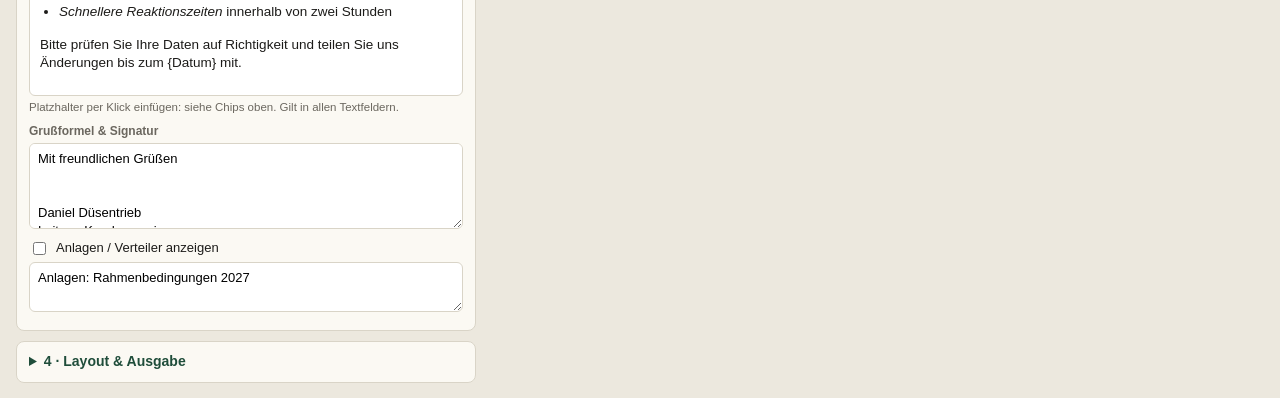
==== commit 0c53a6d4: "Add web app manifest, styles, and service worker for offline support - Created `manifest.webmanifest" ====
--- a/index.html
+++ b/index.html
@@ -2,479 +2,14 @@
 <html lang="de">
   <head>
     <meta charset="UTF-8" />
-    <link rel="icon" href="data:," />
     <meta name="viewport" content="width=device-width, initial-scale=1" />
-    <meta http-equiv="Content-Security-Policy" content="default-src 'none'; connect-src ws://127.0.0.1:* ws://localhost:*; style-src 'unsafe-inline' https://fonts.googleapis.com; font-src https://fonts.gstatic.com; img-src data:; script-src 'unsafe-inline'" />
+    <meta name="theme-color" content="#1f4d3a" />
+    <meta http-equiv="Content-Security-Policy" content="default-src 'self'; connect-src 'self'; style-src 'self' 'unsafe-inline'; font-src 'self'; img-src 'self' data: blob:; script-src 'self' 'unsafe-inline'; worker-src 'self'; manifest-src 'self'; object-src 'none'; base-uri 'self'" />
     <title>Seriendruck Brief-Generator v3</title>
-    <link rel="stylesheet" href="https://fonts.googleapis.com/css2?family=Roboto:ital,wght@0,400;0,700;1,400&family=Open+Sans:ital,wght@0,400;0,700;1,400&display=swap" />
-    <style>
-      :root {
-        --ink: #1c1b19;
-        --mute: #6b675f;
-        --line: #d9d4c7;
-        --bg: #ece8de;
-        --card: #fbf9f3;
-        --acc: #1f4d3a;
-        --acc2: #b4532a;
-      }
-      * {
-        box-sizing: border-box;
-      }
-      body {
-        margin: 0;
-        background: var(--bg);
-        color: var(--ink);
-        font:
-          14px/1.4 'Open Sans',
-          Arial,
-          sans-serif;
-      }
-      header {
-        position: sticky;
-        top: 0;
-        z-index: 9;
-        background: var(--acc);
-        color: #fff;
-        padding: 10px 16px;
-        display: flex;
-        flex-wrap: wrap;
-        gap: 8px;
-        align-items: center;
-      }
-      header h1 {
-        font:
-          700 17px 'Roboto',
-          Arial;
-        margin: 0 auto 0 0;
-        letter-spacing: 0.3px;
-      }
-      header #docName {
-        width: clamp(150px, 22vw, 260px);
-        background: #fff;
-        color: var(--ink);
-      }
-      button,
-      select,
-      input,
-      textarea {
-        font: inherit;
-      }
-      button {
-        cursor: pointer;
-        border: 1px solid var(--line);
-        background: var(--card);
-        color: var(--ink);
-        border-radius: 6px;
-        padding: 5px 10px;
-      }
-      button:hover {
-        background: #fff;
-      }
-      header button {
-        background: rgba(255, 255, 255, 0.12);
-        color: #fff;
-        border-color: rgba(255, 255, 255, 0.3);
-      }
-      header button:hover {
-        background: rgba(255, 255, 255, 0.25);
-      }
-      header .go {
-        background: var(--acc2);
-        border-color: var(--acc2);
-        font-weight: 700;
-      }
-      main {
-        display: grid;
-        grid-template-columns: minmax(380px, 460px) 1fr;
-        gap: 16px;
-        padding: 16px;
-        align-items: start;
-      }
-      @media (max-width: 1000px) {
-        main {
-          grid-template-columns: 1fr;
-        }
-      }
-      #side {
-        display: flex;
-        flex-direction: column;
-        gap: 10px;
-      }
-      details {
-        background: var(--card);
-        border: 1px solid var(--line);
-        border-radius: 8px;
-        padding: 0 12px;
-      }
-      summary {
-        cursor: pointer;
-        font-weight: 700;
-        padding: 10px 0;
-        color: var(--acc);
-      }
-      details[open] {
-        padding-bottom: 12px;
-      }
-      label {
-        display: block;
-        font-size: 12px;
-        font-weight: 600;
-        color: var(--mute);
-        margin: 8px 0 3px;
-      }
-      label.cb {
-        display: flex;
-        gap: 7px;
-        align-items: center;
-        font-size: 13px;
-        color: var(--ink);
-        font-weight: 400;
-        margin: 4px 0;
-      }
-      input[type='text'],
-      select,
-      textarea {
-        width: 100%;
-        border: 1px solid var(--line);
-        border-radius: 6px;
-        padding: 6px 8px;
-        background: #fff;
-      }
-      textarea {
-        resize: vertical;
-        font-size: 13px;
-      }
-      .row {
-        display: grid;
-        grid-template-columns: 1fr 1fr;
-        gap: 8px;
-      }
-      .hint {
-        font-size: 11.5px;
-        color: var(--mute);
-        margin: 3px 0;
-      }
-      .chips {
-        display: flex;
-        flex-wrap: wrap;
-        gap: 4px;
-        margin: 4px 0;
-      }
-      .chips button {
-        padding: 1px 7px;
-        font-size: 12px;
-        border-radius: 99px;
-        color: var(--acc);
-      }
-      #tb {
-        display: flex;
-        flex-wrap: wrap;
-        gap: 3px;
-        border: 1px solid var(--line);
-        border-bottom: 0;
-        border-radius: 6px 6px 0 0;
-        padding: 4px;
-        background: #f1eee5;
-      }
-      #tb button {
-        padding: 2px 8px;
-      }
-      #ed {
-        min-height: 170px;
-        max-height: 320px;
-        overflow: auto;
-        border: 1px solid var(--line);
-        border-radius: 0 0 6px 6px;
-        background: #fff;
-        padding: 8px 10px;
-        font-size: 13.5px;
-      }
-      #ed hr[data-break] {
-        border: 0;
-        border-top: 2px dashed var(--acc2);
-        margin: 14px 0;
-        overflow: visible;
-        height: 0;
-        position: relative;
-      }
-      #ed hr[data-break]::after {
-        content: 'Seitenumbruch';
-        position: absolute;
-        right: 0;
-        top: -9px;
-        background: #fff;
-        color: var(--acc2);
-        font-size: 11px;
-        padding: 0 6px;
-      }
-      #ed ul,
-      #ed ol {
-        margin: 0.4em 0;
-        padding-left: 1.4em;
-      }
-      #warn {
-        background: #fff4e0;
-        border: 1px solid #e3b866;
-        border-radius: 8px;
-        padding: 8px 12px;
-        font-size: 12.5px;
-      }
-      #warn:empty {
-        display: none;
-      }
-      #pv {
-        display: flex;
-        flex-direction: column;
-        gap: 10px;
-        min-width: 0;
-      }
-      #bar {
-        display: flex;
-        flex-wrap: wrap;
-        gap: 10px;
-        align-items: center;
-        background: var(--card);
-        border: 1px solid var(--line);
-        border-radius: 8px;
-        padding: 8px 12px;
-      }
-      #bar select {
-        width: auto;
-        max-width: 260px;
-      }
-      #stage {
-        overflow: auto;
-        padding-bottom: 30px;
-      }
-      #view {
-        transform-origin: top left;
-      }
-      #printArea {
-        position: absolute;
-        left: -99999px;
-        top: 0;
-        width: 210mm;
-      }
-      .page {
-        width: 210mm;
-        height: 297mm;
-        background: #fff;
-        position: relative;
-        overflow: hidden;
-        margin: 0 auto 18px;
-        box-shadow: 0 6px 22px rgba(0, 0, 0, 0.18);
-        color: #000;
-        line-height: var(--lh);
-        font-size: var(--fs);
-        font-family: var(--ff);
-      }
-      .page .abs {
-        position: absolute;
-      }
-      .main {
-        position: absolute;
-        left: 25mm;
-        right: 20mm;
-        overflow: hidden;
-      }
-      .main > * {
-        margin: 0;
-      }
-      .addr {
-        left: 20mm;
-        width: 85mm;
-        height: 45mm;
-        font-size: 10pt;
-        line-height: 1.3;
-      }
-      .ret {
-        font-size: 7.5pt;
-        text-decoration: underline;
-        margin-bottom: 1.5mm;
-        white-space: nowrap;
-        overflow: hidden;
-      }
-      .info {
-        left: 125mm;
-        right: 15mm;
-        font-size: 9pt;
-        line-height: 1.35;
-      }
-      .info b {
-        font-weight: 700;
-      }
-      .subj {
-        font-weight: 700;
-        margin-bottom: 8mm;
-      }
-      .body p,
-      .body div {
-        margin: 0 0 0.55em;
-      }
-      .body ul,
-      .body ol {
-        margin: 0.3em 0 0.6em;
-        padding-left: 1.5em;
-      }
-      .body ul {
-        list-style: disc;
-      }
-      .body ol {
-        list-style: decimal;
-      }
-      .clos {
-        margin-top: 1.4em;
-        white-space: pre-line;
-      }
-      .att {
-        margin-top: 1.2em;
-        font-size: 0.9em;
-        white-space: pre-line;
-      }
-      .foot {
-        left: 25mm;
-        right: 20mm;
-        bottom: 10mm;
-        font-size: 8pt;
-        color: #444;
-        border-top: 0.3mm solid #bbb;
-        padding-top: 1.5mm;
-        display: flex;
-        justify-content: space-between;
-        gap: 8mm;
-        line-height: 1.3;
-      }
-      .cont {
-        left: 25mm;
-        right: 20mm;
-        top: 12mm;
-        font-size: 8pt;
-        color: #777;
-        display: flex;
-        justify-content: space-between;
-        gap: 8mm;
-      }
-      .cont span:nth-child(2) {
-        flex: 1;
-        text-align: center;
-      }
-      .sendhead {
-        left: 20mm;
-        width: 85mm;
-        line-height: 1.3;
-        overflow: hidden;
-      }
-      .fm {
-        left: 0;
-        height: 0;
-        border-top: 0.3mm solid #888;
-      }
-      .fm.sc {
-        border-top-color: #9bb;
-      }
-      .lay-private .sendhead {
-        left: 105mm;
-        text-align: right;
-      }
-      .lay-center .sendhead {
-        left: 62mm;
-        width: 86mm;
-        text-align: center;
-      }
-      .lay-center .logo {
-        max-width: 40mm;
-      }
-      .rule {
-        left: 20mm;
-        right: 20mm;
-        height: 0;
-        border-top: 0.3mm solid #888;
-      }
-      .mono {
-        top: 10mm;
-        right: 20mm;
-        width: 14mm;
-        height: 14mm;
-        border: 0.3mm solid #333;
-        border-radius: 50%;
-        display: flex;
-        align-items: center;
-        justify-content: center;
-        font: 10pt/1 var(--ff);
-        letter-spacing: 0.4pt;
-      }
-      .lay-private .mono,
-      .lay-center .mono {
-        right: auto;
-        left: 20mm;
-      }
-      .logo {
-        right: 20mm;
-        top: 10mm;
-        max-height: 20mm;
-        max-width: 60mm;
-      }
-      .empty {
-        padding: 30px;
-        text-align: center;
-        color: var(--mute);
-      }
-      #toast {
-        position: fixed;
-        right: 16px;
-        bottom: 16px;
-        background: #222;
-        color: #fff;
-        padding: 9px 14px;
-        border-radius: 8px;
-        opacity: 0;
-        transition: opacity 0.25s;
-        pointer-events: none;
-        z-index: 99;
-      }
-      #toast.err {
-        background: #a12a1d;
-      }
-      #toast.on {
-        opacity: 1;
-      }
-      @media print {
-        @page {
-          size: A4 portrait;
-          margin: 0;
-        }
-        html,
-        body {
-          background: #fff;
-        }
-        header,
-        main,
-        #toast {
-          display: none !important;
-        }
-        #printArea {
-          position: static;
-          left: auto;
-          width: auto;
-        }
-        .page {
-          margin: 0;
-          box-shadow: none;
-          break-after: page;
-          page-break-after: always;
-        }
-        .page:last-child {
-          break-after: auto;
-          page-break-after: auto;
-        }
-        .fm.sc {
-          display: none;
-        }
-        body.nofmprint .fm {
-          display: none;
-        }
-      }
-    </style>
+    <link rel="icon" type="image/svg+xml" href="icon.svg" />
+    <link rel="apple-touch-icon" href="icons/apple-touch-icon.png" />
+    <link rel="manifest" href="manifest.webmanifest" />
+    <link rel="stylesheet" href="styles.css" />
   </head>
   <body>
     <header>
@@ -650,715 +185,6 @@
     <div id="printArea"></div>
     <div id="toast"></div>
 
-    <script>
-      const $ = (id) => document.getElementById(id);
-      const NL = String.fromCharCode(10),
-        TAB = String.fromCharCode(9),
-        CR = String.fromCharCode(13);
-      const KEYS = ['docName', 'rec', 'enc', 'addrT', 'salT', 'sender', 'oRet', 'sendPos', 'layout', 'oMono', 'monoT', 'vermerk', 'date', 'subj', 'oAutoDate', 'oInfo', 'infoT', 'oDate', 'oId', 'idPre', 'idStart', 'oLogo', 'clos', 'oAtt', 'att', 'form', 'ff', 'fs', 'lh', 'oFmPrev', 'oFmPrint', 'oNum', 'oCont', 'oFoot', 'foot', 'scope'];
-      let logo = null,
-        timer = null,
-        rows = [],
-        cols = [];
-      const esc = (s) => String(s ?? '').replace(/[&<>"']/g, (c) => ({ '&': '&amp;', '<': '&lt;', '>': '&gt;', '"': '&quot;', "'": '&#39;' })[c]);
-      function toast(m, err) {
-        const t = $('toast');
-        t.textContent = m;
-        t.className = (err ? 'err ' : '') + 'on';
-        clearTimeout(t._t);
-        t._t = setTimeout(() => (t.className = ''), 2600);
-      }
-
-      /* ---------- Bereinigung des Brieftexts (Allowlist) ---------- */
-      const OK = new Set(['P', 'DIV', 'BR', 'B', 'STRONG', 'I', 'EM', 'U', 'UL', 'OL', 'LI', 'HR']);
-      function clean(html) {
-        const d = new DOMParser().parseFromString('<body>' + html + '</body>', 'text/html');
-        (function walk(n) {
-          [...n.childNodes].forEach((c) => {
-            if (c.nodeType === 3) return;
-            if (c.nodeType !== 1) {
-              c.remove();
-              return;
-            }
-            if (['SCRIPT', 'STYLE', 'IFRAME', 'OBJECT', 'EMBED', 'TEMPLATE'].includes(c.tagName)) {
-              c.remove();
-              return;
-            }
-            walk(c);
-            if (!OK.has(c.tagName)) {
-              c.replaceWith(...c.childNodes);
-              return;
-            }
-            if (c.tagName === 'HR' && !c.hasAttribute('data-break')) {
-              c.remove();
-              return;
-            }
-            const al = (c.style && c.style.textAlign) || c.getAttribute('align') || '';
-            [...c.attributes].forEach((a) => c.removeAttribute(a.name));
-            if (c.tagName === 'HR') c.setAttribute('data-break', '1');
-            else if (['left', 'center', 'right', 'justify'].includes(al)) c.style.textAlign = al;
-          });
-        })(d.body);
-        return d.body.innerHTML;
-      }
-
-      /* ---------- CSV ---------- */
-      function parseCSV(t) {
-        t = t.split(CR).join('');
-        if (t.charCodeAt(0) === 65279) t = t.slice(1);
-        const first = t.split(NL)[0] || '';
-        const cnt = (c) => first.split(c).length;
-        const dl = [
-          [TAB, cnt(TAB)],
-          [';', cnt(';')],
-          [',', cnt(',')],
-        ].sort((a, b) => b[1] - a[1])[0][0];
-        const out = [];
-        let r = [],
-          f = '',
-          q = false;
-        for (let i = 0; i < t.length; i++) {
-          const c = t[i];
-          if (q) {
-            if (c == '"') {
-              if (t[i + 1] == '"') {
-                f += '"';
-                i++;
-              } else q = false;
-            } else f += c;
-          } else if (c == '"') q = true;
-          else if (c == dl) {
-            r.push(f);
-            f = '';
-          } else if (c == NL) {
-            r.push(f);
-            f = '';
-            out.push(r);
-            r = [];
-          } else f += c;
-        }
-        if (f !== '' || r.length) {
-          r.push(f);
-          out.push(r);
-        }
-        return { data: out.filter((x) => x.some((v) => v.trim())), dl };
-      }
-      function loadCSV(e) {
-        const file = e.target.files[0];
-        if (!file) return;
-        if ($('rec').value.trim() && !confirm('Vorhandene Empfängerliste ersetzen?')) {
-          e.target.value = '';
-          return;
-        }
-        const rd = new FileReader();
-        rd.onload = () => {
-          const { data, dl } = parseCSV(rd.result);
-          $('rec').value = data.map((r) => r.join(TAB)).join(NL);
-          upd();
-          toast(Math.max(0, data.length - 1) + ' Empfänger geladen');
-        };
-        rd.readAsText(file, $('enc').value);
-        e.target.value = '';
-      }
-      function readRows() {
-        const t = $('rec').value;
-        if (!t.trim()) {
-          cols = [];
-          rows = [];
-          return;
-        }
-        const { data } = parseCSV(t);
-        cols = data[0].map((h) => h.trim());
-        rows = data.slice(1).map((r) => {
-          const o = {};
-          cols.forEach((c, i) => (o[c] = (r[i] || '').trim()));
-          return o;
-        });
-      }
-
-      /* ---------- Platzhalter ---------- */
-      const missing = new Set(),
-        empties = new Set();
-      function briefanrede(r) {
-        const g = (k) => {
-          const c = Object.keys(r).find((x) => x.toLowerCase() === k);
-          return c ? r[c] : '';
-        };
-        const a = g('anrede').toLowerCase(),
-          t = g('titel'),
-          n = g('nachname');
-        if (!n) return 'Sehr geehrte Damen und Herren,';
-        const nm = (t ? t + ' ' : '') + n;
-        if (/^frau/.test(a)) return 'Sehr geehrte Frau ' + nm + ',';
-        if (/^herr/.test(a)) return 'Sehr geehrter Herr ' + nm + ',';
-        return 'Sehr geehrte Damen und Herren,';
-      }
-      function ctx(r, i) {
-        const c = { ...r };
-        const set = (k, v) => (c[k] = v);
-        set('Briefanrede', briefanrede(r));
-        set('Datum', $('date').value);
-        set('Betreff', $('subj').value);
-        set('Brief_ID', ($('idPre').value || '') + ((parseInt($('idStart').value) || 1) + i));
-        return c;
-      }
-      function look(c, k) {
-        const kk = Object.keys(c).find((x) => x.toLowerCase() === k.toLowerCase());
-        return kk === undefined ? undefined : c[kk];
-      }
-      function subText(s, c) {
-        return String(s).replace(/{([^{}]+)}/g, (m, k) => {
-          if (k.includes(NL)) return m;
-          const v = look(c, k.trim());
-          if (v === undefined) {
-            missing.add(m);
-            return m;
-          }
-          if (v === '' && !/^(titel|zusatz)/i.test(k.trim())) empties.add(m);
-          return v;
-        });
-      }
-      function subHtml(html, c) {
-        const d = document.createElement('div');
-        d.innerHTML = html;
-        const w = document.createTreeWalker(d, NodeFilter.SHOW_TEXT);
-        const ns = [];
-        while (w.nextNode()) ns.push(w.currentNode);
-        ns.forEach((n) => {
-          n.nodeValue = subText(n.nodeValue, c);
-        });
-        return d;
-      }
-
-      /* ---------- Seitenaufbau ---------- */
-      function block() {
-        return document.createElement('div');
-      }
-      function makePage(o, cfg, first, idx) {
-        const p = block();
-        p.className = 'page lay-' + cfg.layout;
-        p.style.setProperty('--ff', cfg.ff);
-        p.style.setProperty('--fs', cfg.fs);
-        p.style.setProperty('--lh', cfg.lh);
-        const A = cfg.form === 'A';
-        let h = '';
-        const marks = [A ? 87 : 105, A ? 192 : 210];
-        const fm = cfg.fmPrev || cfg.fmPrint;
-        if (fm) {
-          h += marks.map((m) => '<div class="abs fm ' + (cfg.fmPrint ? '' : 'sc') + '" style="top:' + m + 'mm;width:5mm"></div>').join('') + ('<div class="abs fm ' + (cfg.fmPrint ? '' : 'sc') + '" style="top:148.5mm;width:8mm"></div>');
-        }
-        let top = first ? (A ? 85 : 98.5) : cfg.cont ? 25 : 20;
-        if (first) {
-          const ad = cfg.addr.map(esc).join('<br>');
-          const top0 = A ? 27 : 45;
-          h += '<div class="abs addr" style="top:' + top0 + 'mm">' + (cfg.vermerk ? '<div style="font-size:8pt;font-weight:700;height:5mm">' + esc(cfg.vermerk) + '</div>' : '<div style="height:5mm"></div>') + (cfg.ret ? '<div class="ret">' + esc(cfg.ret) + '</div>' : '') + ad + '</div>';
-          if (cfg.infoRows.length) h += '<div class="abs info" style="top:' + (top0 + 5) + 'mm">' + cfg.infoRows.map((r) => '<div>' + r + '</div>').join('') + '</div>';
-          if (cfg.sendBlock.length && cfg.sendPos === 'head') h += '<div class="abs sendhead" style="top:10mm;height:' + (top0 - 12) + 'mm;font-size:' + (A ? '8pt' : '9pt') + '">' + cfg.sendBlock.map(esc).join('<br>') + '</div>';
-          if (cfg.layout === 'line' && cfg.sendBlock.length && cfg.sendPos === 'head') h += '<div class="abs rule" style="top:' + (top0 - 3) + 'mm"></div>';
-          if (!cfg.logo && cfg.mono) h += '<div class="abs mono">' + esc(cfg.mono) + '</div>';
-          if (cfg.logo) h += '<img class="abs logo" src="' + cfg.logo + '" alt="">';
-        } else if (cfg.cont) {
-          h += '<div class="abs cont"><span>' + esc(cfg.contL) + '</span><span>' + esc(cfg.contD) + '</span><span class="pn"></span></div>';
-        }
-        const showNum = cfg.num && !cfg.cont;
-        const bot = cfg.foot || showNum ? 22 : 15;
-        h += '<div class="main" style="top:' + top + 'mm;bottom:' + bot + 'mm"></div>';
-        if (cfg.foot || showNum) h += '<div class="abs foot"><div>' + (cfg.foot ? cfg.footH : '') + '</div><div class="num" style="white-space:nowrap">' + (showNum ? '<span class="pn"></span>' : '') + '</div></div>';
-        p.innerHTML = h;
-        return p;
-      }
-      function monogram(t, sl) {
-        if (t) return t.toUpperCase().slice(0, 3);
-        const nm = (sl[1] || sl[0] || '').split(/[·,|]/)[0];
-        const w = nm.split(/\s+/).filter((x) => x && !/^(gmbh|mbh|ag|ug|kg|ohg|se|e\.?k\.?|co\.?|&|und)$/i.test(x));
-        return w
-          .slice(0, 2)
-          .map((x) => [...x][0].toUpperCase())
-          .join('');
-      }
-      function buildLetter(r, i, host) {
-        const c = ctx(r, i);
-        const cfg = {
-          form: $('form').value,
-          ff: $('ff').value,
-          fs: $('fs').value,
-          lh: $('lh').value,
-          fmPrev: $('oFmPrev').checked,
-          fmPrint: $('oFmPrint').checked,
-          num: $('oNum').checked,
-          cont: $('oCont').checked,
-          foot: $('oFoot').checked,
-          addr: subText($('addrT').value, c)
-            .split(NL)
-            .map((s) => s.trim())
-            .filter(Boolean),
-          ret: $('oRet').checked ? subText($('sender').value.split(NL)[0] || '', c) : '',
-          vermerk: subText($('vermerk').value, c),
-          subj: subText($('subj').value, c),
-          logo: $('oLogo').checked ? logo : null,
-          footH: subText($('foot').value, c).split(NL).map(esc).join('<br>'),
-        };
-        cfg.layout = $('layout').value || 'business';
-        const sl = subText($('sender').value, c)
-          .split(NL)
-          .map((x) => x.trim())
-          .filter(Boolean);
-        cfg.sendPos = $('sendPos').value;
-        cfg.sendBlock = cfg.sendPos === 'none' ? [] : sl.length > 1 ? sl.slice(1) : sl;
-        if (cfg.sendPos === 'foot' && cfg.sendBlock.length) {
-          cfg.foot = true;
-          cfg.footH = esc(cfg.sendBlock.join(' · ')) + (cfg.footH ? '<br>' + cfg.footH : '');
-        }
-        cfg.mono = $('oMono').checked ? monogram($('monoT').value.trim(), sl) : '';
-        cfg.contL = cfg.addr[0] || '';
-        cfg.contD = subText($('date').value, c);
-        cfg.infoRows = [];
-        if (cfg.sendPos === 'info' && cfg.sendBlock.length) cfg.infoRows.push('<b>' + cfg.sendBlock.map(esc).join('<br>') + '</b><br>&nbsp;');
-        if ($('oInfo').checked)
-          subText($('infoT').value, c)
-            .split(NL)
-            .filter((s) => s.trim())
-            .forEach((l) => {
-              const x = l.indexOf(':');
-              cfg.infoRows.push(x > 0 ? '<b>' + esc(l.slice(0, x)) + ':</b> ' + esc(l.slice(x + 1).trim()) : esc(l));
-            });
-        if ($('oDate').checked) cfg.infoRows.push('<b>Datum:</b> ' + esc(subText($('date').value, c)));
-        if ($('oId').checked) cfg.infoRows.push('<b>Brief-ID:</b> ' + esc(c.Brief_ID));
-
-        // Inhalt als Blockliste
-        const body = subHtml(clean($('ed').innerHTML), c);
-        const items = [];
-        const first = block();
-        first.className = 'subj';
-        first.textContent = cfg.subj;
-        const sal = block();
-        sal.textContent = subText($('salT').value, c);
-        sal.style.marginBottom = '1em';
-        const pre = [first, sal];
-        [...body.childNodes].forEach((n) => {
-          if (n.nodeType === 3) {
-            if (n.nodeValue.trim()) {
-              const p = document.createElement('p');
-              p.textContent = n.nodeValue;
-              items.push(p);
-            }
-          } else if (n.tagName === 'HR') items.push('BREAK');
-          else items.push(n);
-        });
-        const clos = block();
-        clos.className = 'clos';
-        clos.textContent = subText($('clos').value, c);
-        const tail = [clos];
-        if ($('oAtt').checked && $('att').value.trim()) {
-          const a = block();
-          a.className = 'att';
-          a.textContent = subText($('att').value, c);
-          tail.push(a);
-        }
-
-        const pages = [];
-        const newPage = () => {
-          const p = makePage(null, cfg, pages.length === 0, i);
-          host.appendChild(p);
-          pages.push(p);
-          const m = p.querySelector('.main');
-          const b = block();
-          b.className = 'body';
-          m.appendChild(b);
-          return { p, m, b };
-        };
-        let cur = newPage();
-        pre.forEach((n) => cur.m.insertBefore(n, cur.b));
-        const over = () => cur.m.scrollHeight > cur.m.clientHeight + 1;
-        const add = (n) => {
-          cur.b.appendChild(n);
-          if (over() && cur.b.children.length > 1) {
-            cur.b.removeChild(n);
-            cur = newPage();
-            cur.b.appendChild(n);
-          }
-        };
-        items.forEach((n) => {
-          if (n === 'BREAK') {
-            cur = newPage();
-            return;
-          }
-          add(n);
-        });
-        tail.forEach((n) => {
-          cur.m.appendChild(n);
-          if (over() && cur.m.children.length > 1) {
-            cur.m.removeChild(n);
-            cur = newPage();
-            cur.m.appendChild(n);
-          }
-        });
-        pages.forEach((p, k) => {
-          const nm = p.querySelector('.pn');
-          if (nm && cfg.num) nm.textContent = 'Seite ' + (k + 1) + ' von ' + pages.length;
-        });
-        return pages.length;
-      }
-
-      /* ---------- Rendern ---------- */
-      function fillSel() {
-        const s = $('sel'),
-          cur = s.value;
-        s.innerHTML =
-          '<option value="all">Alle (' +
-          rows.length +
-          ')</option>' +
-          rows
-            .map((r, i) => {
-              const nm = [r.Vorname, r.Nachname].filter(Boolean).join(' ') || r[cols[0]] || 'Empfänger';
-              return '<option value="' + i + '">' + (i + 1) + ': ' + esc(nm) + '</option>';
-            })
-            .join('');
-        s.value = [...s.options].some((o) => o.value === cur) ? cur : rows.length ? '0' : 'all';
-      }
-      function render() {
-        missing.clear();
-        empties.clear();
-        const v = $('view');
-        v.innerHTML = '';
-        if (!rows.length) {
-          v.innerHTML = '<div class="empty">Keine Empfänger. Daten einfügen oder „Beispiel" laden.</div>';
-          $('pgInfo').textContent = '';
-          showWarn();
-          return;
-        }
-        const sel = $('sel').value;
-        const list = sel === 'all' ? rows.map((r, i) => [r, i]) : [[rows[+sel], +sel]];
-        let tot = 0;
-        list.forEach(([r, i]) => (tot += buildLetter(r, i, v)));
-        $('pgInfo').textContent = list.length + ' Brief(e), ' + tot + ' Seite(n)';
-        showWarn();
-        zoomIt();
-      }
-      function showWarn() {
-        let h = '';
-        if (missing.size) h += '⚠ Unbekannte Platzhalter: <b>' + [...missing].map(esc).join(', ') + '</b><br>';
-        if (empties.size) h += '⚠ Leere Werte bei: <b>' + [...empties].map(esc).join(', ') + '</b> (in mindestens einem Brief)';
-        $('warn').innerHTML = h;
-      }
-      function zoomIt() {
-        const z = $('zoom').value / 100;
-        $('view').style.zoom = z;
-      }
-      function step(d) {
-        const s = $('sel');
-        let n = s.selectedIndex + d;
-        if (n < 0 || n >= s.options.length) return;
-        s.selectedIndex = n;
-        render();
-      }
-      function chips() {
-        const names = [...cols, 'Briefanrede', 'Datum', 'Betreff', 'Brief_ID'];
-        $('chips').innerHTML = names.map((n) => '<button onmousedown="event.preventDefault()" onclick="insVar(' + "'" + '' + esc(n).replace(/'/g, '') + '' + "'" + ')">{' + esc(n) + '}</button>').join('');
-        $('recInfo').textContent = rows.length ? rows.length + ' Empfänger, Spalten: ' + cols.join(', ') : 'Noch keine Daten. Erste Zeile = Spaltennamen (z. B. Anrede;Vorname;Nachname;Straße;PLZ;Ort).';
-      }
-      let lastFocus = null;
-      document.addEventListener('focusin', (e) => {
-        if (e.target.matches('input[type=text],textarea,#ed')) lastFocus = e.target;
-      });
-      function insVar(n) {
-        const t = lastFocus && lastFocus.id !== 'rec' ? lastFocus : $('ed');
-        const s = '{' + n + '}';
-        if (t.id === 'ed') {
-          t.focus();
-          document.execCommand('insertText', false, s);
-        } else {
-          t.focus();
-          const a = t.selectionStart,
-            b = t.selectionEnd;
-          t.value = t.value.slice(0, a) + s + t.value.slice(b);
-          t.selectionStart = t.selectionEnd = a + s.length;
-        }
-        upd();
-      }
-      function cmd(c) {
-        $('ed').focus();
-        document.execCommand(c);
-        upd();
-      }
-      function pbreak() {
-        $('ed').focus();
-        document.execCommand('insertHTML', false, '<hr data-break="1"><p><br></p>');
-        upd();
-      }
-      $('ed').addEventListener('paste', (e) => {
-        e.preventDefault();
-        const h = e.clipboardData.getData('text/html');
-        const t = e.clipboardData.getData('text/plain');
-        document.execCommand('insertHTML', false, h ? clean(h) : esc(t).split(NL).join('<br>'));
-        upd();
-      });
-      $('ed').addEventListener('input', () => upd());
-
-      /* ---------- Zustand ---------- */
-      function getState() {
-        const d = { v: 3, logo, body: clean($('ed').innerHTML) };
-        KEYS.forEach((k) => {
-          const e = $(k);
-          d[k] = e.type === 'checkbox' ? e.checked : e.value;
-        });
-        return d;
-      }
-      function setState(d) {
-        KEYS.forEach((k) => {
-          if (d[k] === undefined) return;
-          const e = $(k);
-          if (e.type === 'checkbox') e.checked = !!d[k];
-          else e.value = d[k];
-        });
-        if (d.layout === undefined) $('layout').value = 'business';
-        if (!$('layout').value) $('layout').value = 'business';
-        if (d.oMono === undefined) {
-          $('oMono').checked = false;
-          $('monoT').value = '';
-        }
-        $('ed').innerHTML = clean(d.body || '');
-        logo = typeof d.logo === 'string' && /^data:image[/](png|jpeg|gif|webp);base64,[A-Za-z0-9+/=]+$/.test(d.logo) ? d.logo : null;
-      }
-      function save() {
-        try {
-          localStorage.setItem('sbg3_auto', JSON.stringify(getState()));
-        } catch (e) {
-          toast('Automatisches Speichern fehlgeschlagen (Speicher voll?). Bitte Export nutzen.', true);
-        }
-      }
-      function syncDocumentName() {
-        const name = $('docName').value.trim();
-        document.title = name || 'Seriendruck';
-      }
-      $('docName').addEventListener('input', () => {
-        syncDocumentName();
-        save();
-      });
-      function upd() {
-        clearTimeout(timer);
-        timer = setTimeout(() => {
-          const ad = $('oAutoDate').checked;
-          if (ad) $('date').value = today();
-          $('date').readOnly = ad;
-          readRows();
-          fillSel();
-          chips();
-          render();
-          save();
-        }, 350);
-      }
-      const today = () => new Date().toLocaleDateString('de-DE', { day: 'numeric', month: 'long', year: 'numeric' });
-      document.querySelectorAll('[data-k]').forEach((e) => {
-        e.addEventListener('input', upd);
-        e.addEventListener('change', upd);
-      });
-
-      /* ---------- Entwürfe, Export, Import ---------- */
-      function drafts() {
-        try {
-          return JSON.parse(localStorage.getItem('sbg3_drafts') || '{}');
-        } catch (e) {
-          return {};
-        }
-      }
-      function fillDrafts() {
-        const d = drafts();
-        $('draftSel').innerHTML =
-          '<option value="">Entwürfe…</option>' +
-          Object.keys(d)
-            .map((k) => '<option>' + esc(k) + '</option>')
-            .join('');
-      }
-      function draftSave() {
-        const n = $('docName').value.trim();
-        if (!n) return toast('Bitte Dokumentnamen eingeben', true);
-        $('docName').value = n;
-        syncDocumentName();
-        const d = drafts();
-        if (d[n] && !confirm('Entwurf „' + n + '“ überschreiben?')) return;
-        d[n] = getState();
-        try {
-          localStorage.setItem('sbg3_drafts', JSON.stringify(d));
-          fillDrafts();
-          $('draftSel').value = n;
-          toast('Entwurf gespeichert');
-        } catch (e) {
-          toast('Speicher voll. Bitte Export nutzen.', true);
-        }
-      }
-      function draftLoad() {
-        const n = $('draftSel').value;
-        if (!n) return toast('Bitte Entwurf wählen', true);
-        if (!confirm('Aktuelle Eingaben durch Entwurf „' + n + '“ ersetzen?')) return;
-        const d = drafts()[n];
-        if (!d) return toast('Entwurf nicht gefunden', true);
-        setState({ ...d, docName: d.docName || n });
-        syncDocumentName();
-        upd();
-        toast('Entwurf geladen');
-      }
-      function draftDel() {
-        const n = $('draftSel').value;
-        if (!n) return;
-        if (!confirm('Entwurf „' + n + '“ löschen?')) return;
-        const d = drafts();
-        delete d[n];
-        localStorage.setItem('sbg3_drafts', JSON.stringify(d));
-        fillDrafts();
-      }
-      function exportJSON() {
-        const b = new Blob([JSON.stringify(getState(), null, 2)], { type: 'application/json' });
-        const name = $('docName').value.trim() || 'Seriendruck';
-        const filename =
-          name
-            .replace(/[<>:"/\\|?*\u0000-\u001f]/g, '_')
-            .replace(/[. ]+$/, '')
-            .trim() || 'Seriendruck';
-        const a = document.createElement('a');
-        a.href = URL.createObjectURL(b);
-        a.download = filename + '.json';
-        document.body.appendChild(a);
-        a.click();
-        a.remove();
-        setTimeout(() => URL.revokeObjectURL(a.href), 500);
-      }
-      function importJSON(e) {
-        const f = e.target.files[0];
-        if (!f) return;
-        const r = new FileReader();
-        r.onload = () => {
-          try {
-            const d = JSON.parse(r.result);
-            if (!confirm('Aktuelle Eingaben durch Import ersetzen?')) return;
-            setState({ ...d, docName: d.docName || f.name.replace(/\.json$/i, '') });
-            syncDocumentName();
-            upd();
-            toast('Importiert');
-          } catch (x) {
-            toast('Ungültige JSON-Datei', true);
-          }
-        };
-        r.readAsText(f);
-        e.target.value = '';
-      }
-      function loadLogo(e) {
-        const f = e.target.files[0];
-        if (!f) return;
-        const r = new FileReader();
-        r.onload = () => {
-          const im = new Image();
-          im.onload = () => {
-            const s = Math.min(1, 600 / im.width),
-              c = document.createElement('canvas');
-            c.width = im.width * s;
-            c.height = im.height * s;
-            c.getContext('2d').drawImage(im, 0, 0, c.width, c.height);
-            logo = c.toDataURL('image/png');
-            $('oLogo').checked = true;
-            upd();
-            toast('Logo geladen');
-          };
-          im.onerror = () => toast('Bild nicht lesbar', true);
-          im.src = r.result;
-        };
-        r.readAsDataURL(f);
-        e.target.value = '';
-      }
-
-      /* ---------- Drucken ---------- */
-      function doPrint() {
-        readRows();
-        if (!rows.length) return toast('Keine Empfänger', true);
-        const pa = $('printArea');
-        pa.innerHTML = '';
-        const sel = $('sel').value;
-        const list = $('scope').value === 'one' && sel !== 'all' ? [[rows[+sel], +sel]] : rows.map((r, i) => [r, i]);
-        missing.clear();
-        empties.clear();
-        list.forEach(([r, i]) => buildLetter(r, i, pa));
-        if (missing.size && !confirm('Unbekannte Platzhalter: ' + [...missing].join(', ') + NL + 'Trotzdem drucken?')) return;
-        document.body.classList.toggle('nofmprint', !$('oFmPrint').checked);
-        setTimeout(() => {
-          window.print();
-        }, 60);
-      }
-      window.addEventListener('afterprint', () => {
-        $('printArea').innerHTML = '';
-      });
-
-      /* ---------- Beispiel & Start ---------- */
-      const X = (o) => {
-        for (const k in o) if (typeof o[k] === 'string') o[k] = o[k].split('¶').join(NL);
-        return o;
-      };
-      function loadExample() {
-        if (!confirm('Alle aktuellen Eingaben durch das Beispiel ersetzen?')) return;
-        setState(
-          X({
-            rec: 'Anrede;Titel;Vorname;Nachname;Firma;Straße;PLZ;Ort¶Frau;Dr.;Anna;Schmidt;Technologiezentrum Süd;Innovationspark 12;80331;München¶Herr;;Thomas;Weber;Weber & Partner Logistik;Am Hafen 88;20457;Hamburg¶Frau;;Erika;Mustermann;;Beispielstraße 42;54321;Köln',
-            enc: 'utf-8',
-            addrT: '{Firma}¶{Anrede} {Titel} {Vorname} {Nachname}¶{Straße}¶{PLZ} {Ort}',
-            salT: '{Briefanrede}',
-            sender: 'Musterfirma GmbH · Industriestraße 42 · 10115 Berlin¶Musterfirma GmbH¶Industriestraße 42¶10115 Berlin',
-            oRet: true,
-            sendPos: 'head',
-            layout: 'business',
-            oMono: false,
-            monoT: '',
-            vermerk: '',
-            date: today(),
-            oAutoDate: true,
-            subj: 'Vertragsanpassungen für das Geschäftsjahr',
-            oInfo: true,
-            infoT: 'Ansprechpartner: Daniel Düsentrieb¶Telefon: 030 1234567¶E-Mail: service@musterfirma.de',
-            oDate: true,
-            oId: false,
-            idPre: 'REF-',
-            idStart: '1001',
-            oLogo: false,
-            body: '<p>wir freuen uns, Ihnen unsere überarbeiteten Rahmenbedingungen vorzustellen. Die Unterlagen für <b>{Firma}</b> liegen bei.</p><p>Ab sofort bieten wir Ihnen:</p><ul><li><b>Erweiterte Supportzeiten</b> rund um die Uhr</li><li><i>Schnellere Reaktionszeiten</i> innerhalb von zwei Stunden</li></ul><p>Bitte prüfen Sie Ihre Daten auf Richtigkeit und teilen Sie uns Änderungen bis zum {Datum} mit.</p>',
-            clos: 'Mit freundlichen Grüßen¶¶¶Daniel Düsentrieb¶Leitung Kundenservice',
-            oAtt: false,
-            att: 'Anlagen: Rahmenbedingungen 2027',
-            form: 'B',
-            ff: 'Arial',
-            fs: '11pt',
-            lh: '1.3',
-            oFmPrev: true,
-            oFmPrint: false,
-            oNum: true,
-            oCont: true,
-            oFoot: true,
-            foot: 'Musterfirma GmbH · Geschäftsführer: Max Muster · Amtsgericht Berlin HRB 998877¶IBAN DE12 3456 7890 1234 5678 90 · USt-IdNr. DE123456789',
-            scope: 'all',
-          }),
-        );
-        logo = null;
-        upd();
-      }
-      (function init() {
-        $('docName').value = 'Seriendruck_' + new Date().toISOString().slice(0, 10);
-        fillDrafts();
-        let d = null;
-        try {
-          d = JSON.parse(localStorage.getItem('sbg3_auto') || 'null');
-        } catch (e) {}
-        if (d) {
-          setState(d);
-          upd();
-        } else {
-          $('rec').value = '';
-          loadExampleSilent();
-        }
-        syncDocumentName();
-        function loadExampleSilent() {
-          const c = window.confirm;
-          window.confirm = () => true;
-          loadExample();
-          window.confirm = c;
-        }
-      })();
-    </script>
+    <script src="app.js" defer></script>
   </body>
 </html>
--- a/styles.css
+++ b/styles.css
@@ -0,0 +1,461 @@
+      :root {
+        --ink: #1c1b19;
+        --mute: #6b675f;
+        --line: #d9d4c7;
+        --bg: #ece8de;
+        --card: #fbf9f3;
+        --acc: #1f4d3a;
+        --acc2: #b4532a;
+      }
+      * {
+        box-sizing: border-box;
+      }
+      body {
+        margin: 0;
+        background: var(--bg);
+        color: var(--ink);
+        font: 14px/1.4 Arial, sans-serif;
+      }
+      header {
+        position: sticky;
+        top: 0;
+        z-index: 9;
+        background: var(--acc);
+        color: #fff;
+        padding: 10px 16px;
+        display: flex;
+        flex-wrap: wrap;
+        gap: 8px;
+        align-items: center;
+      }
+      header h1 {
+        font: 700 17px Arial, sans-serif;
+        margin: 0 auto 0 0;
+        letter-spacing: 0.3px;
+      }
+      header #docName {
+        width: clamp(150px, 22vw, 260px);
+        background: #fff;
+        color: var(--ink);
+      }
+      button,
+      select,
+      input,
+      textarea {
+        font: inherit;
+      }
+      button {
+        cursor: pointer;
+        border: 1px solid var(--line);
+        background: var(--card);
+        color: var(--ink);
+        border-radius: 6px;
+        padding: 5px 10px;
+      }
+      button:hover {
+        background: #fff;
+      }
+      header button {
+        background: rgba(255, 255, 255, 0.12);
+        color: #fff;
+        border-color: rgba(255, 255, 255, 0.3);
+      }
+      header button:hover {
+        background: rgba(255, 255, 255, 0.25);
+      }
+      header .go {
+        background: var(--acc2);
+        border-color: var(--acc2);
+        font-weight: 700;
+      }
+      main {
+        display: grid;
+        grid-template-columns: minmax(380px, 460px) 1fr;
+        gap: 16px;
+        padding: 16px;
+        align-items: start;
+      }
+      @media (max-width: 1000px) {
+        main {
+          grid-template-columns: 1fr;
+        }
+      }
+      #side {
+        display: flex;
+        flex-direction: column;
+        gap: 10px;
+      }
+      details {
+        background: var(--card);
+        border: 1px solid var(--line);
+        border-radius: 8px;
+        padding: 0 12px;
+      }
+      summary {
+        cursor: pointer;
+        font-weight: 700;
+        padding: 10px 0;
+        color: var(--acc);
+      }
+      details[open] {
+        padding-bottom: 12px;
+      }
+      label {
+        display: block;
+        font-size: 12px;
+        font-weight: 600;
+        color: var(--mute);
+        margin: 8px 0 3px;
+      }
+      label.cb {
+        display: flex;
+        gap: 7px;
+        align-items: center;
+        font-size: 13px;
+        color: var(--ink);
+        font-weight: 400;
+        margin: 4px 0;
+      }
+      input[type='text'],
+      select,
+      textarea {
+        width: 100%;
+        border: 1px solid var(--line);
+        border-radius: 6px;
+        padding: 6px 8px;
+        background: #fff;
+      }
+      textarea {
+        resize: vertical;
+        font-size: 13px;
+      }
+      .row {
+        display: grid;
+        grid-template-columns: 1fr 1fr;
+        gap: 8px;
+      }
+      .hint {
+        font-size: 11.5px;
+        color: var(--mute);
+        margin: 3px 0;
+      }
+      .chips {
+        display: flex;
+        flex-wrap: wrap;
+        gap: 4px;
+        margin: 4px 0;
+      }
+      .chips button {
+        padding: 1px 7px;
+        font-size: 12px;
+        border-radius: 99px;
+        color: var(--acc);
+      }
+      #tb {
+        display: flex;
+        flex-wrap: wrap;
+        gap: 3px;
+        border: 1px solid var(--line);
+        border-bottom: 0;
+        border-radius: 6px 6px 0 0;
+        padding: 4px;
+        background: #f1eee5;
+      }
+      #tb button {
+        padding: 2px 8px;
+      }
+      #ed {
+        min-height: 170px;
+        max-height: 320px;
+        overflow: auto;
+        border: 1px solid var(--line);
+        border-radius: 0 0 6px 6px;
+        background: #fff;
+        padding: 8px 10px;
+        font-size: 13.5px;
+      }
+      #ed hr[data-break] {
+        border: 0;
+        border-top: 2px dashed var(--acc2);
+        margin: 14px 0;
+        overflow: visible;
+        height: 0;
+        position: relative;
+      }
+      #ed hr[data-break]::after {
+        content: 'Seitenumbruch';
+        position: absolute;
+        right: 0;
+        top: -9px;
+        background: #fff;
+        color: var(--acc2);
+        font-size: 11px;
+        padding: 0 6px;
+      }
+      #ed ul,
+      #ed ol {
+        margin: 0.4em 0;
+        padding-left: 1.4em;
+      }
+      #warn {
+        background: #fff4e0;
+        border: 1px solid #e3b866;
+        border-radius: 8px;
+        padding: 8px 12px;
+        font-size: 12.5px;
+      }
+      #warn:empty {
+        display: none;
+      }
+      #pv {
+        display: flex;
+        flex-direction: column;
+        gap: 10px;
+        min-width: 0;
+      }
+      #bar {
+        display: flex;
+        flex-wrap: wrap;
+        gap: 10px;
+        align-items: center;
+        background: var(--card);
+        border: 1px solid var(--line);
+        border-radius: 8px;
+        padding: 8px 12px;
+      }
+      #bar select {
+        width: auto;
+        max-width: 260px;
+      }
+      #stage {
+        overflow: auto;
+        padding-bottom: 30px;
+      }
+      #view {
+        transform-origin: top left;
+      }
+      #printArea {
+        position: absolute;
+        left: -99999px;
+        top: 0;
+        width: 210mm;
+      }
+      .page {
+        width: 210mm;
+        height: 297mm;
+        background: #fff;
+        position: relative;
+        overflow: hidden;
+        margin: 0 auto 18px;
+        box-shadow: 0 6px 22px rgba(0, 0, 0, 0.18);
+        color: #000;
+        line-height: var(--lh);
+        font-size: var(--fs);
+        font-family: var(--ff);
+      }
+      .page .abs {
+        position: absolute;
+      }
+      .main {
+        position: absolute;
+        left: 25mm;
+        right: 20mm;
+        overflow: hidden;
+      }
+      .main > * {
+        margin: 0;
+      }
+      .addr {
+        left: 20mm;
+        width: 85mm;
+        height: 45mm;
+        font-size: 10pt;
+        line-height: 1.3;
+      }
+      .ret {
+        font-size: 7.5pt;
+        text-decoration: underline;
+        margin-bottom: 1.5mm;
+        white-space: nowrap;
+        overflow: hidden;
+      }
+      .info {
+        left: 125mm;
+        right: 15mm;
+        font-size: 9pt;
+        line-height: 1.35;
+      }
+      .info b {
+        font-weight: 700;
+      }
+      .subj {
+        font-weight: 700;
+        margin-bottom: 8mm;
+      }
+      .body p,
+      .body div {
+        margin: 0 0 0.55em;
+      }
+      .body ul,
+      .body ol {
+        margin: 0.3em 0 0.6em;
+        padding-left: 1.5em;
+      }
+      .body ul {
+        list-style: disc;
+      }
+      .body ol {
+        list-style: decimal;
+      }
+      .clos {
+        margin-top: 1.4em;
+        white-space: pre-line;
+      }
+      .att {
+        margin-top: 1.2em;
+        font-size: 0.9em;
+        white-space: pre-line;
+      }
+      .foot {
+        left: 25mm;
+        right: 20mm;
+        bottom: 10mm;
+        font-size: 8pt;
+        color: #444;
+        border-top: 0.3mm solid #bbb;
+        padding-top: 1.5mm;
+        display: flex;
+        justify-content: space-between;
+        gap: 8mm;
+        line-height: 1.3;
+      }
+      .cont {
+        left: 25mm;
+        right: 20mm;
+        top: 12mm;
+        font-size: 8pt;
+        color: #777;
+        display: flex;
+        justify-content: space-between;
+        gap: 8mm;
+      }
+      .cont span:nth-child(2) {
+        flex: 1;
+        text-align: center;
+      }
+      .sendhead {
+        left: 20mm;
+        width: 85mm;
+        line-height: 1.3;
+        overflow: hidden;
+      }
+      .fm {
+        left: 0;
+        height: 0;
+        border-top: 0.3mm solid #888;
+      }
+      .fm.sc {
+        border-top-color: #9bb;
+      }
+      .lay-private .sendhead {
+        left: 105mm;
+        text-align: right;
+      }
+      .lay-center .sendhead {
+        left: 62mm;
+        width: 86mm;
+        text-align: center;
+      }
+      .lay-center .logo {
+        max-width: 40mm;
+      }
+      .rule {
+        left: 20mm;
+        right: 20mm;
+        height: 0;
+        border-top: 0.3mm solid #888;
+      }
+      .mono {
+        top: 10mm;
+        right: 20mm;
+        width: 14mm;
+        height: 14mm;
+        border: 0.3mm solid #333;
+        border-radius: 50%;
+        display: flex;
+        align-items: center;
+        justify-content: center;
+        font: 10pt/1 var(--ff);
+        letter-spacing: 0.4pt;
+      }
+      .lay-private .mono,
+      .lay-center .mono {
+        right: auto;
+        left: 20mm;
+      }
+      .logo {
+        right: 20mm;
+        top: 10mm;
+        max-height: 20mm;
+        max-width: 60mm;
+      }
+      .empty {
+        padding: 30px;
+        text-align: center;
+        color: var(--mute);
+      }
+      #toast {
+        position: fixed;
+        right: 16px;
+        bottom: 16px;
+        background: #222;
+        color: #fff;
+        padding: 9px 14px;
+        border-radius: 8px;
+        opacity: 0;
+        transition: opacity 0.25s;
+        pointer-events: none;
+        z-index: 99;
+      }
+      #toast.err {
+        background: #a12a1d;
+      }
+      #toast.on {
+        opacity: 1;
+      }
+      @media print {
+        @page {
+          size: A4 portrait;
+          margin: 0;
+        }
+        html,
+        body {
+          background: #fff;
+        }
+        header,
+        main,
+        #toast {
+          display: none !important;
+        }
+        #printArea {
+          position: static;
+          left: auto;
+          width: auto;
+        }
+        .page {
+          margin: 0;
+          box-shadow: none;
+          break-after: page;
+          page-break-after: always;
+        }
+        .page:last-child {
+          break-after: auto;
+          page-break-after: auto;
+        }
+        .fm.sc {
+          display: none;
+        }
+        body.nofmprint .fm {
+          display: none;
+        }
+      }
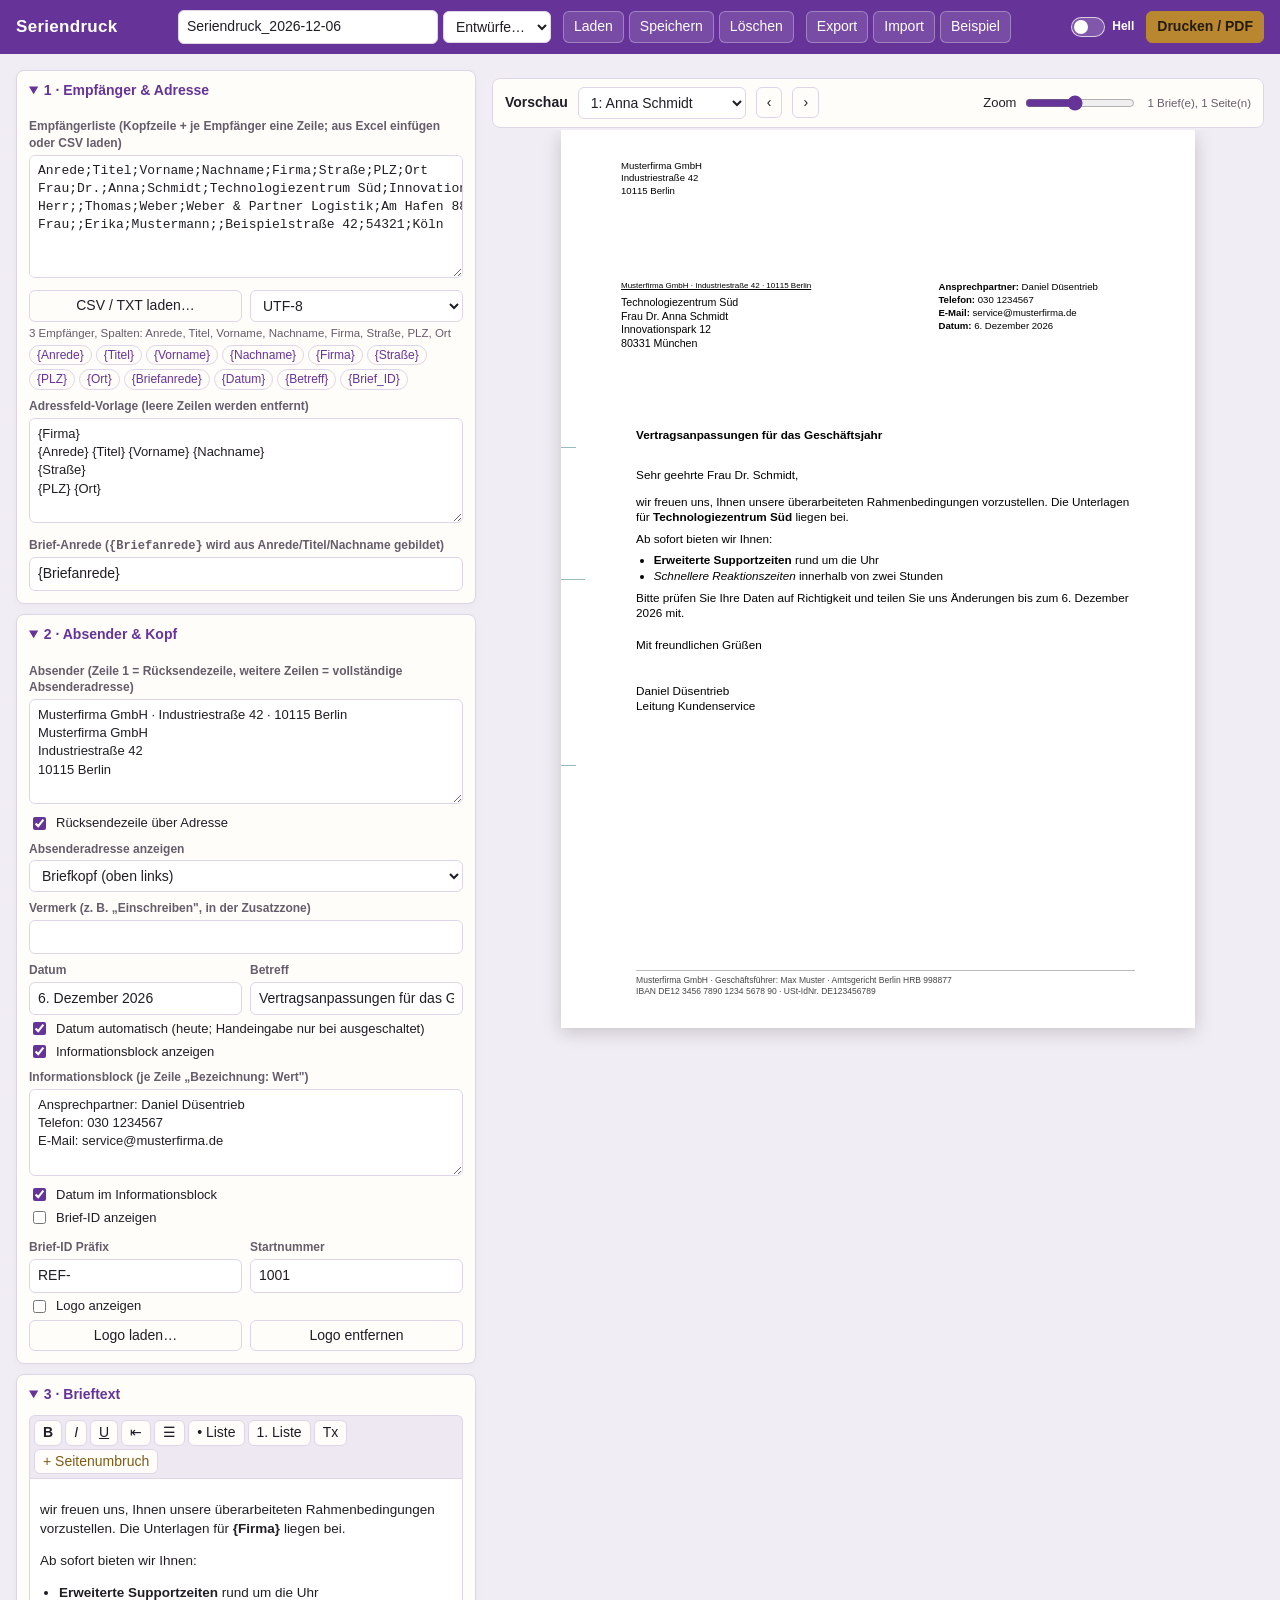
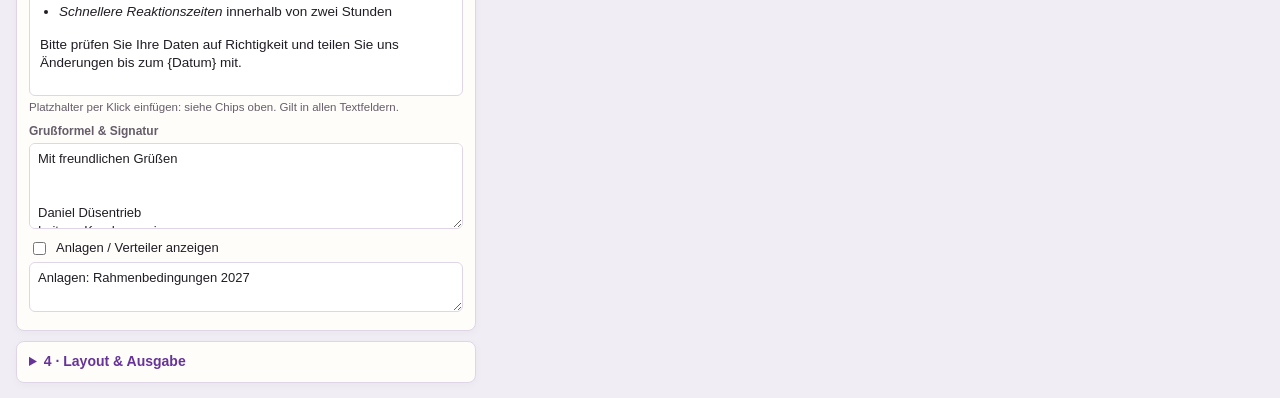
==== commit 7fb0b7bb: "Implement dark/light theme toggle and update styles; adjust manifest and service worker for caching" ====
--- a/index.html
+++ b/index.html
@@ -3,7 +3,7 @@
   <head>
     <meta charset="UTF-8" />
     <meta name="viewport" content="width=device-width, initial-scale=1" />
-    <meta name="theme-color" content="#1f4d3a" />
+    <meta name="theme-color" content="#663399" />
     <meta http-equiv="Content-Security-Policy" content="default-src 'self'; connect-src 'self'; style-src 'self' 'unsafe-inline'; font-src 'self'; img-src 'self' data: blob:; script-src 'self' 'unsafe-inline'; worker-src 'self'; manifest-src 'self'; object-src 'none'; base-uri 'self'" />
     <title>Seriendruck Brief-Generator v3</title>
     <link rel="icon" type="image/svg+xml" href="icon.svg" />
@@ -14,12 +14,23 @@
   <body>
     <header>
       <h1>Seriendruck</h1>
-      <input type="text" id="docName" aria-label="Dokumentname" title="Dokumentname für Entwurf, Export und PDF" />
-      <select id="draftSel" title="Entwürfe" style="width: auto; max-width: 180px"></select>
-      <button onclick="draftLoad()">Laden</button><button onclick="draftSave()">Speichern</button><button onclick="draftDel()">Löschen</button>
-      <button onclick="exportJSON()">Export</button>
-      <button onclick="$('jin').click()">Import</button><input type="file" id="jin" accept=".json" hidden onchange="importJSON(event)" />
-      <button onclick="loadExample()">Beispiel</button>
+      <div class="header-group document-group">
+        <input type="text" id="docName" aria-label="Dokumentname" title="Dokumentname für Entwurf, Export und PDF" />
+        <select id="draftSel" title="Entwürfe" aria-label="Entwurf auswählen"></select>
+      </div>
+      <div class="header-group">
+        <button onclick="draftLoad()">Laden</button><button onclick="draftSave()">Speichern</button><button onclick="draftDel()">Löschen</button>
+      </div>
+      <div class="header-group">
+        <button onclick="exportJSON()">Export</button>
+        <button onclick="$('jin').click()">Import</button><input type="file" id="jin" accept=".json" hidden onchange="importJSON(event)" />
+        <button onclick="loadExample()">Beispiel</button>
+      </div>
+      <label class="theme-switch">
+        <input type="checkbox" id="themeToggle" role="switch" aria-label="Dunkelmodus" />
+        <span class="switch-track" aria-hidden="true"></span>
+        <span id="themeLabel">Hell</span>
+      </label>
       <button class="go" onclick="doPrint()">Drucken / PDF</button>
     </header>
     <main>
@@ -99,7 +110,7 @@
             <button onmousedown="event.preventDefault()" onclick="cmd('insertUnorderedList')">• Liste</button>
             <button onmousedown="event.preventDefault()" onclick="cmd('insertOrderedList')">1. Liste</button>
             <button onmousedown="event.preventDefault()" onclick="cmd('removeFormat')">Tx</button>
-            <button onmousedown="event.preventDefault()" onclick="pbreak()" style="color: var(--acc2)">+ Seitenumbruch</button>
+            <button onmousedown="event.preventDefault()" onclick="pbreak()" class="accent-text">+ Seitenumbruch</button>
           </div>
           <div id="ed" contenteditable="true"></div>
           <p class="hint">Platzhalter per Klick einfügen: siehe Chips oben. Gilt in allen Textfeldern.</p>
--- a/styles.css
+++ b/styles.css
@@ -1,11 +1,40 @@
       :root {
-        --ink: #1c1b19;
-        --mute: #6b675f;
-        --line: #d9d4c7;
-        --bg: #ece8de;
-        --card: #fbf9f3;
-        --acc: #1f4d3a;
-        --acc2: #b4532a;
+        color-scheme: light;
+        --ink: #211d25;
+        --mute: #655d69;
+        --line: #ded6e6;
+        --bg: #f1edf4;
+        --card: #fffdfa;
+        --control: #fff;
+        --soft: #eee8f3;
+        --hover: #f5effa;
+        --acc: #663399;
+        --header: #663399;
+        --acc2: #b8872f;
+        --accent-text: #805b16;
+        --warn-bg: #fff4e0;
+        --warn-line: #e3b866;
+        --warn-ink: #4a3513;
+        --focus: #8d5fc0;
+      }
+      body[data-theme='dark'] {
+        color-scheme: dark;
+        --ink: #f3edf7;
+        --mute: #c1b4cb;
+        --line: #493b54;
+        --bg: #19151e;
+        --card: #251e2b;
+        --control: #1e1825;
+        --soft: #302638;
+        --hover: #382b43;
+        --acc: #c19be0;
+        --header: #3a254c;
+        --acc2: #d5ad5d;
+        --accent-text: #e4c47d;
+        --warn-bg: #3a2d19;
+        --warn-line: #8d6d32;
+        --warn-ink: #f5e4bd;
+        --focus: #c19be0;
       }
       * {
         box-sizing: border-box;
@@ -15,17 +44,18 @@
         background: var(--bg);
         color: var(--ink);
         font: 14px/1.4 Arial, sans-serif;
+        transition: background-color 0.18s ease, color 0.18s ease;
       }
       header {
         position: sticky;
         top: 0;
         z-index: 9;
-        background: var(--acc);
+        background: var(--header);
         color: #fff;
         padding: 10px 16px;
         display: flex;
         flex-wrap: wrap;
-        gap: 8px;
+        gap: 8px 12px;
         align-items: center;
       }
       header h1 {
@@ -33,10 +63,68 @@
         margin: 0 auto 0 0;
         letter-spacing: 0.3px;
       }
+      .header-group {
+        display: flex;
+        flex-wrap: wrap;
+        gap: 5px;
+        align-items: center;
+      }
       header #docName {
         width: clamp(150px, 22vw, 260px);
+        background: var(--control);
+        color: var(--ink);
+      }
+      header #draftSel {
+        width: auto;
+        max-width: 180px;
+      }
+      .theme-switch {
+        display: inline-flex;
+        align-items: center;
+        gap: 7px;
+        margin: 0 0 0 auto;
+        color: #fff;
+        cursor: pointer;
+        font-size: 12px;
+        font-weight: 600;
+        white-space: nowrap;
+      }
+      .theme-switch input {
+        position: absolute;
+        width: 1px;
+        height: 1px;
+        opacity: 0;
+      }
+      .switch-track {
+        width: 34px;
+        height: 20px;
+        border: 1px solid rgba(255, 255, 255, 0.7);
+        border-radius: 99px;
+        background: rgba(255, 255, 255, 0.18);
+        position: relative;
+        transition: background-color 0.18s ease;
+      }
+      .switch-track::after {
+        content: '';
+        position: absolute;
+        top: 2px;
+        left: 2px;
+        width: 14px;
+        height: 14px;
+        border-radius: 50%;
         background: #fff;
-        color: var(--ink);
+        transition: transform 0.18s ease;
+      }
+      .theme-switch input:checked + .switch-track {
+        background: var(--acc2);
+      }
+      .theme-switch input:checked + .switch-track::after {
+        transform: translateX(14px);
+        background: #211d25;
+      }
+      .theme-switch input:focus-visible + .switch-track {
+        outline: 3px solid #fff;
+        outline-offset: 3px;
       }
       button,
       select,
@@ -51,9 +139,10 @@
         color: var(--ink);
         border-radius: 6px;
         padding: 5px 10px;
+        transition: background-color 0.15s ease, border-color 0.15s ease;
       }
       button:hover {
-        background: #fff;
+        background: var(--hover);
       }
       header button {
         background: rgba(255, 255, 255, 0.12);
@@ -66,7 +155,18 @@
       header .go {
         background: var(--acc2);
         border-color: var(--acc2);
+        color: #241b0b;
         font-weight: 700;
+      }
+      header .go:hover {
+        background: #d3aa5b;
+      }
+      :focus-visible {
+        outline: 3px solid var(--focus);
+        outline-offset: 2px;
+      }
+      header :focus-visible {
+        outline-color: #fff;
       }
       main {
         display: grid;
@@ -90,6 +190,7 @@
         border: 1px solid var(--line);
         border-radius: 8px;
         padding: 0 12px;
+        box-shadow: 0 2px 8px rgba(34, 20, 45, 0.035);
       }
       summary {
         cursor: pointer;
@@ -123,7 +224,12 @@
         border: 1px solid var(--line);
         border-radius: 6px;
         padding: 6px 8px;
-        background: #fff;
+        background: var(--control);
+        color: var(--ink);
+      }
+      input[type='checkbox'],
+      input[type='range'] {
+        accent-color: var(--acc);
       }
       textarea {
         resize: vertical;
@@ -159,7 +265,7 @@
         border-bottom: 0;
         border-radius: 6px 6px 0 0;
         padding: 4px;
-        background: #f1eee5;
+        background: var(--soft);
       }
       #tb button {
         padding: 2px 8px;
@@ -170,7 +276,8 @@
         overflow: auto;
         border: 1px solid var(--line);
         border-radius: 0 0 6px 6px;
-        background: #fff;
+        background: var(--control);
+        color: var(--ink);
         padding: 8px 10px;
         font-size: 13.5px;
       }
@@ -187,8 +294,8 @@
         position: absolute;
         right: 0;
         top: -9px;
-        background: #fff;
-        color: var(--acc2);
+        background: var(--control);
+        color: var(--accent-text);
         font-size: 11px;
         padding: 0 6px;
       }
@@ -198,11 +305,12 @@
         padding-left: 1.4em;
       }
       #warn {
-        background: #fff4e0;
-        border: 1px solid #e3b866;
+        background: var(--warn-bg);
+        border: 1px solid var(--warn-line);
         border-radius: 8px;
         padding: 8px 12px;
         font-size: 12.5px;
+        color: var(--warn-ink);
       }
       #warn:empty {
         display: none;
@@ -222,6 +330,7 @@
         border: 1px solid var(--line);
         border-radius: 8px;
         padding: 8px 12px;
+        z-index: 5;
       }
       #bar select {
         width: auto;
@@ -230,6 +339,9 @@
       #stage {
         overflow: auto;
         padding-bottom: 30px;
+      }
+      .accent-text {
+        color: var(--accent-text);
       }
       #view {
         transform-origin: top left;
@@ -459,3 +571,33 @@
           display: none;
         }
       }
+      @media (min-width: 1200px) {
+        #bar {
+          position: sticky;
+          top: 78px;
+        }
+      }
+      @media (max-width: 650px) {
+        header {
+          padding: 8px 10px;
+          gap: 7px;
+        }
+        header h1 {
+          width: 100%;
+          margin: 0;
+        }
+        .document-group {
+          flex: 1 1 100%;
+        }
+        header #docName {
+          flex: 1;
+          min-width: 0;
+        }
+        .theme-switch {
+          margin-left: auto;
+        }
+        main {
+          padding: 10px;
+          gap: 10px;
+        }
+      }
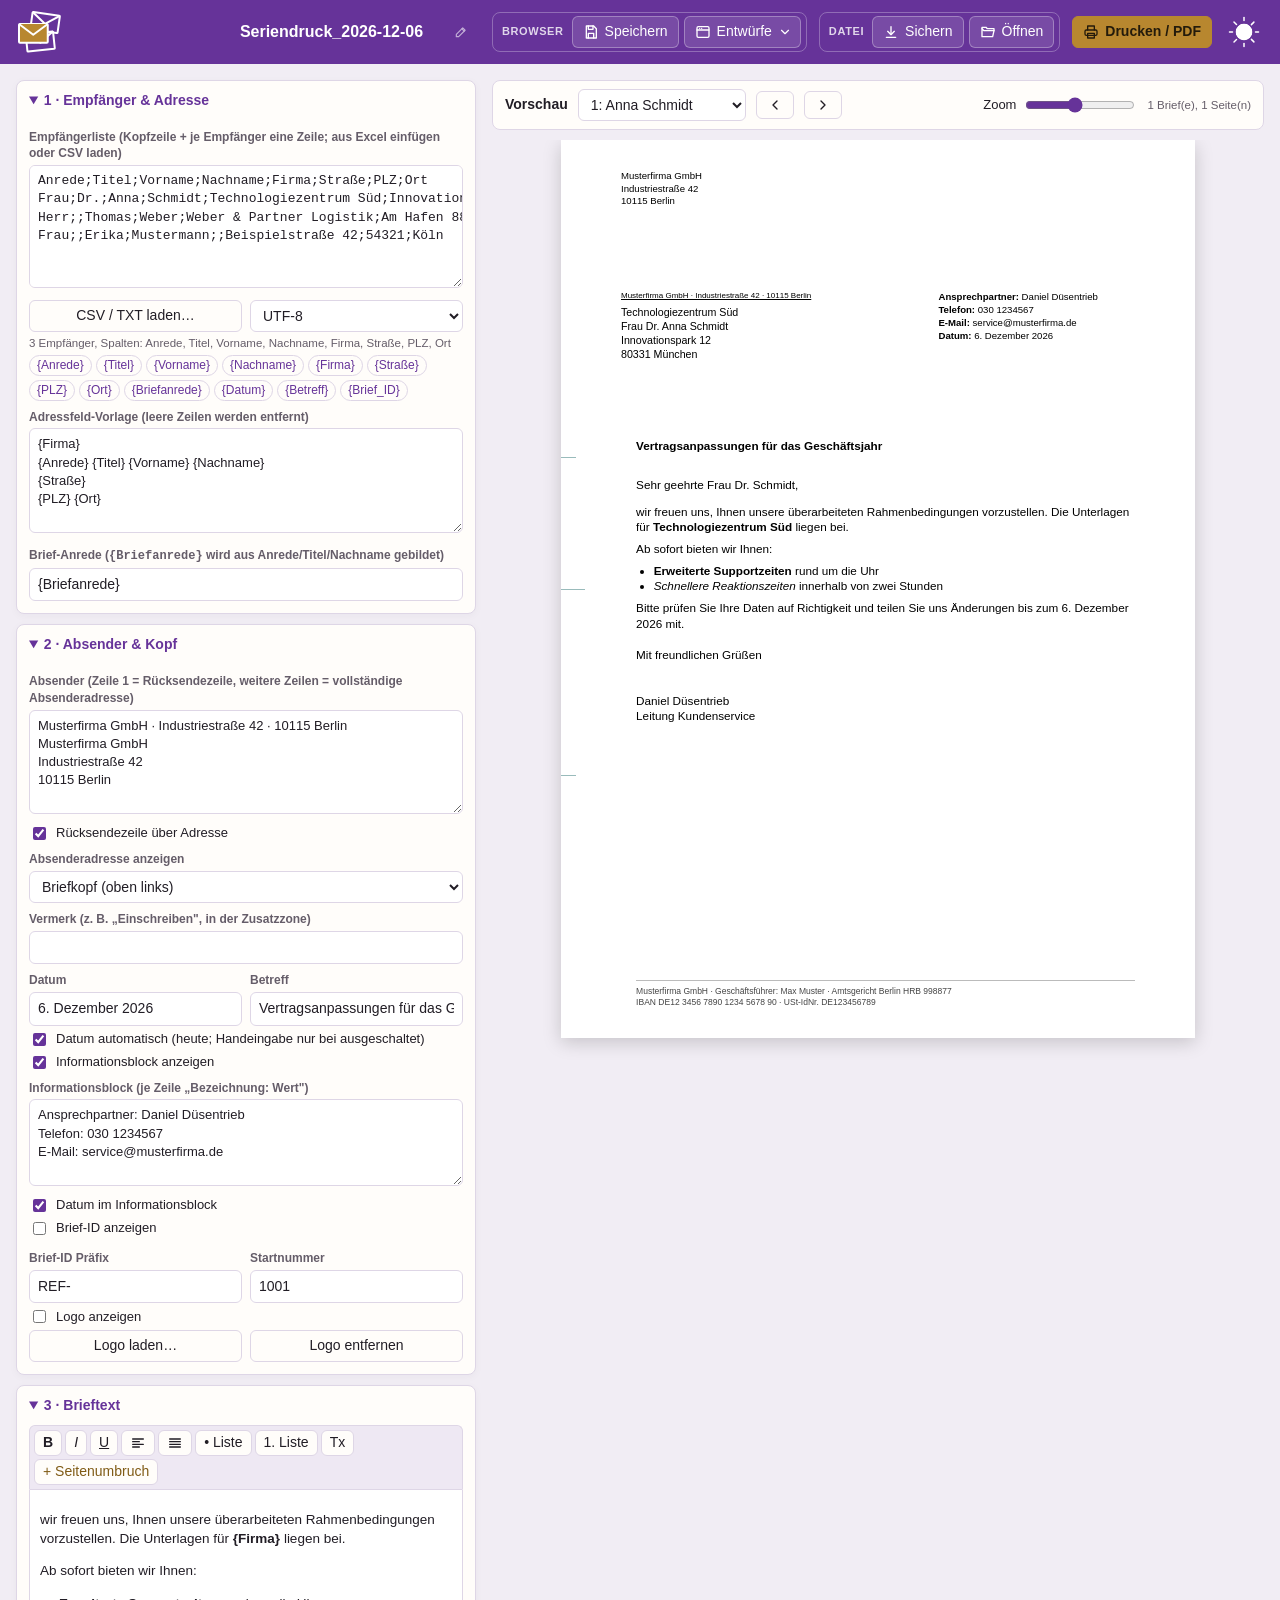
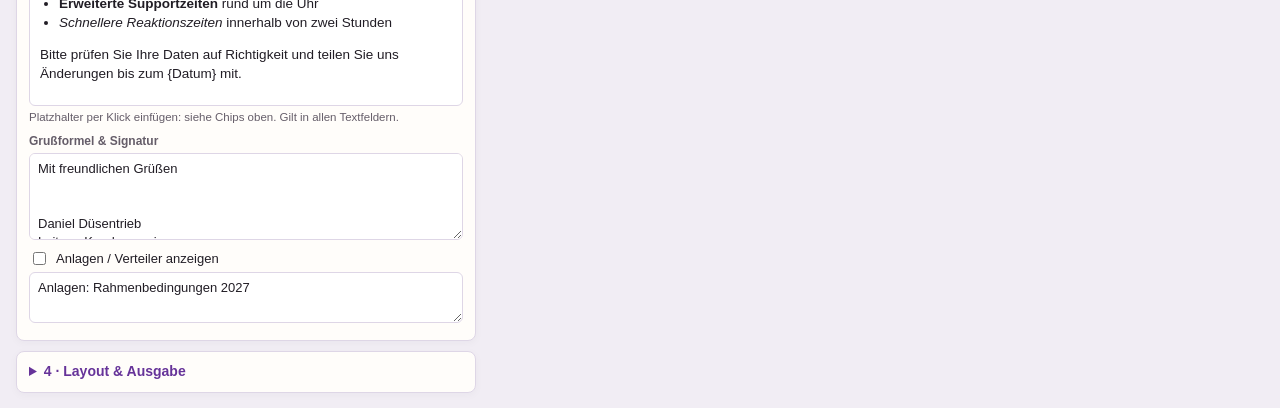
==== commit 9212048a: "Enhance theme toggle functionality and UI; update README, add sun.html for theme demo, and improve c" ====
--- a/index.html
+++ b/index.html
@@ -12,26 +12,81 @@
     <link rel="stylesheet" href="styles.css" />
   </head>
   <body>
+    <svg xmlns="http://www.w3.org/2000/svg" width="0" height="0" style="position:absolute" aria-hidden="true">
+      <defs>
+        <symbol id="i-save" viewBox="0 0 24 24"><path d="M5 3h11l4 4v14H5z"/><path d="M8 3v5h7V3"/><path d="M8 21v-7h8v7"/></symbol>
+        <symbol id="i-drafts" viewBox="0 0 24 24"><rect x="3" y="4" width="18" height="16" rx="2"/><path d="M3 9h18"/><path d="M7 6.5h.01M10 6.5h.01"/></symbol>
+        <symbol id="i-chevron" viewBox="0 0 24 24"><path d="m6 9 6 6 6-6"/></symbol>
+        <symbol id="i-pencil" viewBox="0 0 24 24"><path d="M4 20h4L19 9l-4-4L4 16z"/><path d="m13.5 6.5 4 4"/></symbol>
+        <symbol id="i-plus" viewBox="0 0 24 24"><path d="M12 5v14M5 12h14"/></symbol>
+        <symbol id="i-star" viewBox="0 0 24 24"><path d="m12 3 2.8 5.7 6.2.9-4.5 4.4 1.1 6.2L12 17.2 6.4 20.2l1.1-6.2L3 9.6l6.2-.9z"/></symbol>
+        <symbol id="i-trash" viewBox="0 0 24 24"><path d="M4 7h16"/><path d="M9 7V4h6v3"/><path d="M6 7l1 13h10l1-13"/><path d="M10 11v5M14 11v5"/></symbol>
+        <symbol id="i-download" viewBox="0 0 24 24"><path d="M12 4v11"/><path d="m7 11 5 5 5-5"/><path d="M5 20h14"/></symbol>
+        <symbol id="i-folder" viewBox="0 0 24 24"><path d="M3 7V5h6l2 2h10v3"/><path d="M3 7v12h16l2-9H6z"/></symbol>
+        <symbol id="i-print" viewBox="0 0 24 24"><path d="M7 9V3h10v6"/><rect x="3" y="9" width="18" height="8" rx="2"/><path d="M7 14h10v7H7z"/></symbol>
+        <symbol id="i-alignleft" viewBox="0 0 24 24"><path d="M4 6h16M4 10h10M4 14h16M4 18h10"/></symbol>
+        <symbol id="i-justify" viewBox="0 0 24 24"><path d="M4 6h16M4 10h16M4 14h16M4 18h16"/></symbol>
+        <symbol id="i-prev" viewBox="0 0 24 24"><path d="m15 6-6 6 6 6"/></symbol>
+        <symbol id="i-next" viewBox="0 0 24 24"><path d="m9 6 6 6-6 6"/></symbol>
+      </defs>
+    </svg>
     <header>
-      <h1>Seriendruck</h1>
+      <h1 class="brand">
+        <svg class="logo" viewBox="13 9 192 176" fill="none" stroke="currentColor" stroke-width="8" stroke-linejoin="round" role="img" aria-label="Seriendruck">
+          <g class="env env-back">
+            <rect x="75" y="25" width="110" height="70" rx="3" />
+            <path d="M 75 25 L 130 65 L 185 25" />
+          </g>
+          <g class="env env-mid">
+            <rect x="55" y="100" width="110" height="70" rx="3" />
+            <path d="M 55 100 L 110 140 L 165 100" />
+          </g>
+          <g class="env env-front">
+            <rect x="25" y="65" width="115" height="75" rx="4" />
+            <path d="M 25 65 L 82 108 L 140 65" />
+          </g>
+        </svg>
+      </h1>
       <div class="header-group document-group">
-        <input type="text" id="docName" aria-label="Dokumentname" title="Dokumentname für Entwurf, Export und PDF" />
-        <select id="draftSel" title="Entwürfe" aria-label="Entwurf auswählen"></select>
-      </div>
-      <div class="header-group">
-        <button onclick="draftLoad()">Laden</button><button onclick="draftSave()">Speichern</button><button onclick="draftDel()">Löschen</button>
-      </div>
-      <div class="header-group">
-        <button onclick="exportJSON()">Export</button>
-        <button onclick="$('jin').click()">Import</button><input type="file" id="jin" accept=".json" hidden onchange="importJSON(event)" />
-        <button onclick="loadExample()">Beispiel</button>
-      </div>
-      <label class="theme-switch">
-        <input type="checkbox" id="themeToggle" role="switch" aria-label="Dunkelmodus" />
-        <span class="switch-track" aria-hidden="true"></span>
-        <span id="themeLabel">Hell</span>
-      </label>
-      <button class="go" onclick="doPrint()">Drucken / PDF</button>
+        <div class="doc-title">
+          <input type="text" id="docName" placeholder="Unbenannter Entwurf" aria-label="Name des Entwurfs" title="Name des Entwurfs – auch Dateiname für Export und PDF" autocomplete="off" />
+          <svg class="ico doc-edit" aria-hidden="true"><use href="#i-pencil"/></svg>
+        </div>
+        <span id="draftStatus" class="draft-status" role="status"></span>
+      </div>
+      <div class="header-group store-group" role="group" aria-label="Im Browser gespeichert">
+        <span class="group-label" title="Entwürfe liegen nur in diesem Browser">Browser</span>
+        <button onclick="draftSave()" title="Entwurf im Browser speichern"><svg class="ico" aria-hidden="true"><use href="#i-save"/></svg>Speichern</button>
+        <div class="draft-menu-wrap">
+          <button id="draftMenuBtn" type="button" aria-haspopup="true" aria-expanded="false" aria-controls="draftMenu" title="Gespeicherte Entwürfe"><svg class="ico" aria-hidden="true"><use href="#i-drafts"/></svg>Entwürfe<svg class="ico chev" aria-hidden="true"><use href="#i-chevron"/></svg></button>
+          <div id="draftMenu" class="draft-menu" role="menu" hidden>
+            <button type="button" role="menuitem" class="dm-act" onclick="draftNew()"><svg class="ico" aria-hidden="true"><use href="#i-plus"/></svg>Neuer Entwurf</button>
+            <button type="button" role="menuitem" class="dm-act" onclick="draftExample()"><svg class="ico" aria-hidden="true"><use href="#i-star"/></svg>Beispiel-Brief</button>
+            <div class="dm-sep"></div>
+            <div id="draftList"></div>
+          </div>
+        </div>
+      </div>
+      <div class="header-group store-group" role="group" aria-label="Datei auf der Festplatte">
+        <span class="group-label" title="JSON-Dateien auf deiner Festplatte">Datei</span>
+        <button onclick="exportJSON()" title="Als .json-Datei auf der Festplatte sichern"><svg class="ico" aria-hidden="true"><use href="#i-download"/></svg>Sichern</button>
+        <button onclick="$('jin').click()" title=".json-Datei von der Festplatte öffnen"><svg class="ico" aria-hidden="true"><use href="#i-folder"/></svg>Öffnen</button><input type="file" id="jin" accept=".json" hidden onchange="importJSON(event)" />
+      </div>
+      <button class="go" onclick="doPrint()" title="Alle Briefe drucken oder als PDF speichern"><svg class="ico" aria-hidden="true"><use href="#i-print"/></svg>Drucken / PDF</button>
+      <button class="theme-toggle" id="themeToggle" type="button" aria-label="Dunkelmodus" aria-pressed="false" title="Hell / Dunkel">
+        <svg xmlns="http://www.w3.org/2000/svg" viewBox="0 0 32 32" fill="currentColor" aria-hidden="true">
+          <mask id="theme-toggle-mask" maskUnits="userSpaceOnUse" x="0" y="0" width="32" height="32">
+            <rect width="32" height="32" fill="black" />
+            <circle cx="16" cy="16" r="8.5" fill="white" />
+            <circle id="moon-cutout" cx="16" cy="16" r="9.5" fill="black" />
+          </mask>
+          <g class="moon-shape" mask="url(#theme-toggle-mask)"><circle cx="16" cy="16" r="8.5" /></g>
+          <g class="sun-beams" stroke="currentColor" stroke-width="1.5" stroke-linecap="round">
+            <path d="M16 4.5v-3" /><path d="M16 30.5v-3" /><path d="M1.5 16h3" /><path d="M27.5 16h3" />
+            <path d="m23.4 8.6 2.5-2.5" /><path d="m6 26 2.5-2.5" /><path d="m6 6 2.5 2.5" /><path d="m23.4 23.4 2.5 2.5" />
+          </g>
+        </svg>
+      </button>
     </header>
     <main>
       <div id="side">
@@ -105,8 +160,8 @@
             <button onmousedown="event.preventDefault()" onclick="cmd('bold')"><b>B</b></button>
             <button onmousedown="event.preventDefault()" onclick="cmd('italic')"><i>I</i></button>
             <button onmousedown="event.preventDefault()" onclick="cmd('underline')"><u>U</u></button>
-            <button onmousedown="event.preventDefault()" onclick="cmd('justifyLeft')" title="Links">⇤</button>
-            <button onmousedown="event.preventDefault()" onclick="cmd('justifyFull')" title="Blocksatz">☰</button>
+            <button onmousedown="event.preventDefault()" onclick="cmd('justifyLeft')" title="Linksbündig" aria-label="Linksbündig"><svg class="ico" aria-hidden="true"><use href="#i-alignleft"/></svg></button>
+            <button onmousedown="event.preventDefault()" onclick="cmd('justifyFull')" title="Blocksatz" aria-label="Blocksatz"><svg class="ico" aria-hidden="true"><use href="#i-justify"/></svg></button>
             <button onmousedown="event.preventDefault()" onclick="cmd('insertUnorderedList')">• Liste</button>
             <button onmousedown="event.preventDefault()" onclick="cmd('insertOrderedList')">1. Liste</button>
             <button onmousedown="event.preventDefault()" onclick="cmd('removeFormat')">Tx</button>
@@ -186,7 +241,7 @@
         <div id="bar">
           <b>Vorschau</b>
           <select id="sel" onchange="render()"></select>
-          <button onclick="step(-1)">‹</button><button onclick="step(1)">›</button>
+          <button onclick="step(-1)" title="Vorheriger Brief" aria-label="Vorheriger Brief"><svg class="ico" aria-hidden="true"><use href="#i-prev"/></svg></button><button onclick="step(1)" title="Nächster Brief" aria-label="Nächster Brief"><svg class="ico" aria-hidden="true"><use href="#i-next"/></svg></button>
           <label class="cb" style="margin: 0 0 0 auto">Zoom <input type="range" id="zoom" min="40" max="130" value="80" oninput="zoomIt()" style="width: 110px" /></label>
           <span id="pgInfo" class="hint"></span>
         </div>
--- a/styles.css
+++ b/styles.css
@@ -58,10 +58,59 @@
         gap: 8px 12px;
         align-items: center;
       }
-      header h1 {
-        font: 700 17px Arial, sans-serif;
+      header .brand {
         margin: 0 auto 0 0;
-        letter-spacing: 0.3px;
+        display: flex;
+        color: #fff;
+      }
+      header .brand svg {
+        display: block;
+        height: 44px;
+        width: auto;
+        overflow: visible;
+      }
+      .logo .env {
+        transform-box: view-box;
+        transition: transform 0.45s cubic-bezier(0.34, 1.4, 0.64, 1);
+        animation: env-in 0.7s cubic-bezier(0.34, 1.4, 0.64, 1) backwards;
+      }
+      .logo .env-back {
+        transform-origin: 135px 55px;
+        transform: rotate(8deg);
+        animation-delay: 0.05s;
+      }
+      .logo .env-mid {
+        transform-origin: 110px 135px;
+        transform: rotate(-6deg);
+        animation-delay: 0.15s;
+      }
+      .logo .env-front {
+        fill: var(--acc2);
+        animation-delay: 0.25s;
+      }
+      .brand:hover .env-back,
+      .brand:focus-visible .env-back {
+        transform: translate(10px, -8px) rotate(15deg);
+      }
+      .brand:hover .env-mid,
+      .brand:focus-visible .env-mid {
+        transform: translate(4px, 8px) rotate(-13deg);
+      }
+      .brand:hover .env-front,
+      .brand:focus-visible .env-front {
+        transform: translate(-4px, 0);
+      }
+      @keyframes env-in {
+        from {
+          opacity: 0;
+          transform: translate(-30px, 0) rotate(0deg);
+        }
+      }
+      @media (prefers-reduced-motion: reduce) {
+        .logo .env {
+          animation: none;
+          transition: none;
+        }
       }
       .header-group {
         display: flex;
@@ -69,62 +118,213 @@
         gap: 5px;
         align-items: center;
       }
-      header #docName {
-        width: clamp(150px, 22vw, 260px);
-        background: var(--control);
-        color: var(--ink);
-      }
-      header #draftSel {
-        width: auto;
-        max-width: 180px;
-      }
-      .theme-switch {
+      .ico {
+        width: 16px;
+        height: 16px;
+        flex: none;
+        fill: none;
+        stroke: currentColor;
+        stroke-width: 2;
+        stroke-linecap: round;
+        stroke-linejoin: round;
+      }
+      button:has(> .ico) {
         display: inline-flex;
         align-items: center;
-        gap: 7px;
-        margin: 0 0 0 auto;
+        gap: 6px;
+      }
+      .doc-title {
+        position: relative;
+        display: flex;
+        align-items: center;
+      }
+      header #docName {
+        background: transparent;
+        border-color: transparent;
+        color: #fff;
+        font-weight: 700;
+        font-size: 16px;
+        padding: 4px 26px 4px 6px;
+        text-overflow: ellipsis;
+        min-width: 0;
+        max-width: 42vw;
+      }
+      header #docName::placeholder {
+        color: rgba(255, 255, 255, 0.65);
+      }
+      header #docName:hover {
+        border-color: rgba(255, 255, 255, 0.3);
+      }
+      header #docName:focus {
+        background: rgba(255, 255, 255, 0.14);
+        border-color: rgba(255, 255, 255, 0.5);
+      }
+      .doc-edit {
+        position: absolute;
+        right: 7px;
+        opacity: 0.6;
+        pointer-events: none;
+        width: 14px;
+        height: 14px;
+      }
+      #docName:focus + .doc-edit {
+        opacity: 0;
+      }
+      .draft-status {
+        font-size: 12px;
+        white-space: nowrap;
+        opacity: 0.85;
+      }
+      .draft-status.dirty {
+        color: #f3d38a;
+        opacity: 1;
+      }
+      .chev {
+        width: 14px;
+        height: 14px;
+        margin-right: -2px;
+      }
+      .draft-menu-wrap {
+        position: relative;
+      }
+      .draft-menu {
+        position: absolute;
+        top: calc(100% + 8px);
+        left: 0;
+        z-index: 20;
+        min-width: 240px;
+        max-width: min(320px, 90vw);
+        max-height: 60vh;
+        overflow: auto;
+        padding: 6px;
+        background: var(--card);
+        color: var(--ink);
+        border: 1px solid var(--line);
+        border-radius: 10px;
+        box-shadow: 0 8px 24px rgba(0, 0, 0, 0.3);
+      }
+      .draft-menu[hidden] {
+        display: none;
+      }
+      header .draft-menu button {
+        background: transparent;
+        color: var(--ink);
+        border-color: transparent;
+        text-align: left;
+      }
+      header .draft-menu button:hover {
+        background: var(--hover);
+      }
+      .draft-menu .dm-act,
+      .draft-menu .dm-open {
+        width: 100%;
+      }
+      .dm-sep {
+        height: 1px;
+        background: var(--line);
+        margin: 6px 2px;
+      }
+      .dm-row {
+        display: flex;
+        gap: 2px;
+        align-items: center;
+      }
+      .dm-open {
+        flex: 1;
+        min-width: 0;
+        overflow: hidden;
+        text-overflow: ellipsis;
+        white-space: nowrap;
+      }
+      header .draft-menu .dm-del {
+        flex: none;
+        padding: 6px;
+        color: var(--mute);
+      }
+      header .draft-menu .dm-del:hover {
+        color: #d64545;
+      }
+      .dm-empty {
+        margin: 6px 8px;
+        font-size: 12px;
+        color: var(--mute);
+      }
+      body.theme-fade,
+      body.theme-fade *,
+      body.theme-fade *::before,
+      body.theme-fade *::after {
+        transition: background-color 0.35s ease, color 0.35s ease, border-color 0.35s ease, fill 0.35s ease, stroke 0.35s ease !important;
+      }
+      body.theme-fade .theme-toggle #moon-cutout,
+      body.theme-fade .theme-toggle .moon-shape,
+      body.theme-fade .theme-toggle .sun-beams {
+        transition: transform 0.5s cubic-bezier(0.4, 0, 0.2, 1), opacity 0.3s ease !important;
+      }
+      .store-group {
+        padding: 3px 5px 3px 9px;
+        border: 1px solid rgba(255, 255, 255, 0.28);
+        border-radius: 8px;
+      }
+      .group-label {
+        font-size: 11px;
+        font-weight: 700;
+        letter-spacing: 0.6px;
+        text-transform: uppercase;
+        opacity: 0.8;
+        margin-right: 3px;
+      }
+      header .theme-toggle {
+        background: none;
+        border: none;
+        padding: 4px;
+        margin: 0;
         color: #fff;
         cursor: pointer;
-        font-size: 12px;
-        font-weight: 600;
-        white-space: nowrap;
-      }
-      .theme-switch input {
-        position: absolute;
-        width: 1px;
-        height: 1px;
+        display: flex;
+        border-radius: 8px;
+      }
+      header .theme-toggle:hover {
+        background: rgba(255, 255, 255, 0.16);
+      }
+      .theme-toggle:focus-visible {
+        outline: 3px solid #fff;
+        outline-offset: 2px;
+      }
+      .theme-toggle svg {
+        display: block;
+        width: 32px;
+        height: 32px;
+        overflow: visible;
+      }
+      .theme-toggle #moon-cutout {
+        transform: translate(14px, -14px);
+        transform-box: view-box;
+        transform-origin: 16px 16px;
+        transition: transform 0.5s cubic-bezier(0.4, 0, 0.2, 1);
+      }
+      .theme-toggle .moon-shape {
+        transform-box: view-box;
+        transform-origin: 16px 16px;
+        transition: transform 0.5s cubic-bezier(0.4, 0, 0.2, 1);
+      }
+      .theme-toggle .sun-beams {
+        transform-origin: 16px 16px;
+        transition: transform 0.5s cubic-bezier(0.4, 0, 0.2, 1), opacity 0.3s ease;
+      }
+      .theme-toggle.is-dark #moon-cutout {
+        transform: translate(5px, 0);
+      }
+      .theme-toggle.is-dark .moon-shape {
+        transform: rotate(-30deg);
+      }
+      .theme-toggle.is-dark .sun-beams {
+        transform: scale(0) rotate(90deg);
         opacity: 0;
       }
-      .switch-track {
-        width: 34px;
-        height: 20px;
-        border: 1px solid rgba(255, 255, 255, 0.7);
-        border-radius: 99px;
-        background: rgba(255, 255, 255, 0.18);
-        position: relative;
-        transition: background-color 0.18s ease;
-      }
-      .switch-track::after {
-        content: '';
-        position: absolute;
-        top: 2px;
-        left: 2px;
-        width: 14px;
-        height: 14px;
-        border-radius: 50%;
-        background: #fff;
-        transition: transform 0.18s ease;
-      }
-      .theme-switch input:checked + .switch-track {
-        background: var(--acc2);
-      }
-      .theme-switch input:checked + .switch-track::after {
-        transform: translateX(14px);
-        background: #211d25;
-      }
-      .theme-switch input:focus-visible + .switch-track {
-        outline: 3px solid #fff;
-        outline-offset: 3px;
+      @media (prefers-reduced-motion: reduce) {
+        .theme-toggle * {
+          transition-duration: 0.01ms !important;
+        }
       }
       button,
       select,
@@ -582,9 +782,11 @@
           padding: 8px 10px;
           gap: 7px;
         }
-        header h1 {
-          width: 100%;
-          margin: 0;
+        header .brand {
+          margin-right: auto;
+        }
+        .store-group {
+          flex: 1 1 100%;
         }
         .document-group {
           flex: 1 1 100%;
@@ -593,9 +795,6 @@
           flex: 1;
           min-width: 0;
         }
-        .theme-switch {
-          margin-left: auto;
-        }
         main {
           padding: 10px;
           gap: 10px;
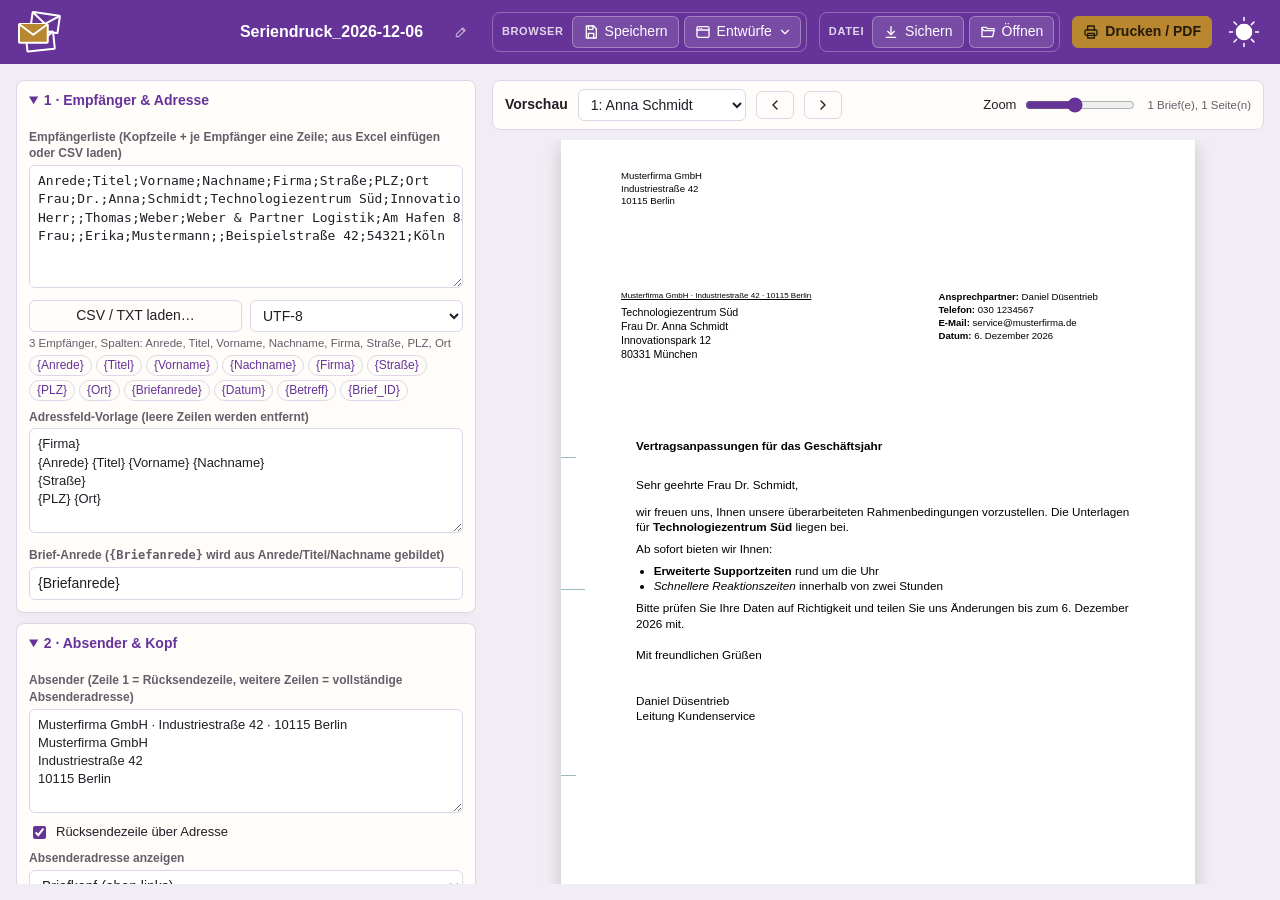
==== commit 06d30f3a: "Enhance logo configuration and improve HTML structure - Added logo width, height, top, and right mar" ====
--- a/index.html
+++ b/index.html
@@ -12,22 +12,49 @@
     <link rel="stylesheet" href="styles.css" />
   </head>
   <body>
-    <svg xmlns="http://www.w3.org/2000/svg" width="0" height="0" style="position:absolute" aria-hidden="true">
+    <svg xmlns="http://www.w3.org/2000/svg" width="0" height="0" style="position: absolute" aria-hidden="true">
       <defs>
-        <symbol id="i-save" viewBox="0 0 24 24"><path d="M5 3h11l4 4v14H5z"/><path d="M8 3v5h7V3"/><path d="M8 21v-7h8v7"/></symbol>
-        <symbol id="i-drafts" viewBox="0 0 24 24"><rect x="3" y="4" width="18" height="16" rx="2"/><path d="M3 9h18"/><path d="M7 6.5h.01M10 6.5h.01"/></symbol>
-        <symbol id="i-chevron" viewBox="0 0 24 24"><path d="m6 9 6 6 6-6"/></symbol>
-        <symbol id="i-pencil" viewBox="0 0 24 24"><path d="M4 20h4L19 9l-4-4L4 16z"/><path d="m13.5 6.5 4 4"/></symbol>
-        <symbol id="i-plus" viewBox="0 0 24 24"><path d="M12 5v14M5 12h14"/></symbol>
-        <symbol id="i-star" viewBox="0 0 24 24"><path d="m12 3 2.8 5.7 6.2.9-4.5 4.4 1.1 6.2L12 17.2 6.4 20.2l1.1-6.2L3 9.6l6.2-.9z"/></symbol>
-        <symbol id="i-trash" viewBox="0 0 24 24"><path d="M4 7h16"/><path d="M9 7V4h6v3"/><path d="M6 7l1 13h10l1-13"/><path d="M10 11v5M14 11v5"/></symbol>
-        <symbol id="i-download" viewBox="0 0 24 24"><path d="M12 4v11"/><path d="m7 11 5 5 5-5"/><path d="M5 20h14"/></symbol>
-        <symbol id="i-folder" viewBox="0 0 24 24"><path d="M3 7V5h6l2 2h10v3"/><path d="M3 7v12h16l2-9H6z"/></symbol>
-        <symbol id="i-print" viewBox="0 0 24 24"><path d="M7 9V3h10v6"/><rect x="3" y="9" width="18" height="8" rx="2"/><path d="M7 14h10v7H7z"/></symbol>
-        <symbol id="i-alignleft" viewBox="0 0 24 24"><path d="M4 6h16M4 10h10M4 14h16M4 18h10"/></symbol>
-        <symbol id="i-justify" viewBox="0 0 24 24"><path d="M4 6h16M4 10h16M4 14h16M4 18h16"/></symbol>
-        <symbol id="i-prev" viewBox="0 0 24 24"><path d="m15 6-6 6 6 6"/></symbol>
-        <symbol id="i-next" viewBox="0 0 24 24"><path d="m9 6 6 6-6 6"/></symbol>
+        <symbol id="i-save" viewBox="0 0 24 24">
+          <path d="M5 3h11l4 4v14H5z" />
+          <path d="M8 3v5h7V3" />
+          <path d="M8 21v-7h8v7" />
+        </symbol>
+        <symbol id="i-drafts" viewBox="0 0 24 24">
+          <rect x="3" y="4" width="18" height="16" rx="2" />
+          <path d="M3 9h18" />
+          <path d="M7 6.5h.01M10 6.5h.01" />
+        </symbol>
+        <symbol id="i-chevron" viewBox="0 0 24 24"><path d="m6 9 6 6 6-6" /></symbol>
+        <symbol id="i-pencil" viewBox="0 0 24 24">
+          <path d="M4 20h4L19 9l-4-4L4 16z" />
+          <path d="m13.5 6.5 4 4" />
+        </symbol>
+        <symbol id="i-plus" viewBox="0 0 24 24"><path d="M12 5v14M5 12h14" /></symbol>
+        <symbol id="i-star" viewBox="0 0 24 24"><path d="m12 3 2.8 5.7 6.2.9-4.5 4.4 1.1 6.2L12 17.2 6.4 20.2l1.1-6.2L3 9.6l6.2-.9z" /></symbol>
+        <symbol id="i-trash" viewBox="0 0 24 24">
+          <path d="M4 7h16" />
+          <path d="M9 7V4h6v3" />
+          <path d="M6 7l1 13h10l1-13" />
+          <path d="M10 11v5M14 11v5" />
+        </symbol>
+        <symbol id="i-download" viewBox="0 0 24 24">
+          <path d="M12 4v11" />
+          <path d="m7 11 5 5 5-5" />
+          <path d="M5 20h14" />
+        </symbol>
+        <symbol id="i-folder" viewBox="0 0 24 24">
+          <path d="M3 7V5h6l2 2h10v3" />
+          <path d="M3 7v12h16l2-9H6z" />
+        </symbol>
+        <symbol id="i-print" viewBox="0 0 24 24">
+          <path d="M7 9V3h10v6" />
+          <rect x="3" y="9" width="18" height="8" rx="2" />
+          <path d="M7 14h10v7H7z" />
+        </symbol>
+        <symbol id="i-alignleft" viewBox="0 0 24 24"><path d="M4 6h16M4 10h10M4 14h16M4 18h10" /></symbol>
+        <symbol id="i-justify" viewBox="0 0 24 24"><path d="M4 6h16M4 10h16M4 14h16M4 18h16" /></symbol>
+        <symbol id="i-prev" viewBox="0 0 24 24"><path d="m15 6-6 6 6 6" /></symbol>
+        <symbol id="i-next" viewBox="0 0 24 24"><path d="m9 6 6 6-6 6" /></symbol>
       </defs>
     </svg>
     <header>
@@ -50,18 +77,26 @@
       <div class="header-group document-group">
         <div class="doc-title">
           <input type="text" id="docName" placeholder="Unbenannter Entwurf" aria-label="Name des Entwurfs" title="Name des Entwurfs – auch Dateiname für Export und PDF" autocomplete="off" />
-          <svg class="ico doc-edit" aria-hidden="true"><use href="#i-pencil"/></svg>
+          <svg class="ico doc-edit" aria-hidden="true"><use href="#i-pencil" /></svg>
         </div>
         <span id="draftStatus" class="draft-status" role="status"></span>
       </div>
       <div class="header-group store-group" role="group" aria-label="Im Browser gespeichert">
         <span class="group-label" title="Entwürfe liegen nur in diesem Browser">Browser</span>
-        <button onclick="draftSave()" title="Entwurf im Browser speichern"><svg class="ico" aria-hidden="true"><use href="#i-save"/></svg>Speichern</button>
+        <button onclick="draftSave()" title="Entwurf im Browser speichern">
+          <svg class="ico" aria-hidden="true"><use href="#i-save" /></svg>Speichern
+        </button>
         <div class="draft-menu-wrap">
-          <button id="draftMenuBtn" type="button" aria-haspopup="true" aria-expanded="false" aria-controls="draftMenu" title="Gespeicherte Entwürfe"><svg class="ico" aria-hidden="true"><use href="#i-drafts"/></svg>Entwürfe<svg class="ico chev" aria-hidden="true"><use href="#i-chevron"/></svg></button>
+          <button id="draftMenuBtn" type="button" aria-haspopup="true" aria-expanded="false" aria-controls="draftMenu" title="Gespeicherte Entwürfe">
+            <svg class="ico" aria-hidden="true"><use href="#i-drafts" /></svg>Entwürfe<svg class="ico chev" aria-hidden="true"><use href="#i-chevron" /></svg>
+          </button>
           <div id="draftMenu" class="draft-menu" role="menu" hidden>
-            <button type="button" role="menuitem" class="dm-act" onclick="draftNew()"><svg class="ico" aria-hidden="true"><use href="#i-plus"/></svg>Neuer Entwurf</button>
-            <button type="button" role="menuitem" class="dm-act" onclick="draftExample()"><svg class="ico" aria-hidden="true"><use href="#i-star"/></svg>Beispiel-Brief</button>
+            <button type="button" role="menuitem" class="dm-act" onclick="draftNew()">
+              <svg class="ico" aria-hidden="true"><use href="#i-plus" /></svg>Neuer Entwurf
+            </button>
+            <button type="button" role="menuitem" class="dm-act" onclick="draftExample()">
+              <svg class="ico" aria-hidden="true"><use href="#i-star" /></svg>Beispiel-Brief
+            </button>
             <div class="dm-sep"></div>
             <div id="draftList"></div>
           </div>
@@ -69,10 +104,16 @@
       </div>
       <div class="header-group store-group" role="group" aria-label="Datei auf der Festplatte">
         <span class="group-label" title="JSON-Dateien auf deiner Festplatte">Datei</span>
-        <button onclick="exportJSON()" title="Als .json-Datei auf der Festplatte sichern"><svg class="ico" aria-hidden="true"><use href="#i-download"/></svg>Sichern</button>
-        <button onclick="$('jin').click()" title=".json-Datei von der Festplatte öffnen"><svg class="ico" aria-hidden="true"><use href="#i-folder"/></svg>Öffnen</button><input type="file" id="jin" accept=".json" hidden onchange="importJSON(event)" />
+        <button onclick="exportJSON()" title="Als .json-Datei auf der Festplatte sichern">
+          <svg class="ico" aria-hidden="true"><use href="#i-download" /></svg>Sichern
+        </button>
+        <button onclick="$('jin').click()" title=".json-Datei von der Festplatte öffnen">
+          <svg class="ico" aria-hidden="true"><use href="#i-folder" /></svg>Öffnen</button
+        ><input type="file" id="jin" accept=".json" hidden onchange="importJSON(event)" />
       </div>
-      <button class="go" onclick="doPrint()" title="Alle Briefe drucken oder als PDF speichern"><svg class="ico" aria-hidden="true"><use href="#i-print"/></svg>Drucken / PDF</button>
+      <button class="go" onclick="doPrint()" title="Alle Briefe drucken oder als PDF speichern">
+        <svg class="ico" aria-hidden="true"><use href="#i-print" /></svg>Drucken / PDF
+      </button>
       <button class="theme-toggle" id="themeToggle" type="button" aria-label="Dunkelmodus" aria-pressed="false" title="Hell / Dunkel">
         <svg xmlns="http://www.w3.org/2000/svg" viewBox="0 0 32 32" fill="currentColor" aria-hidden="true">
           <mask id="theme-toggle-mask" maskUnits="userSpaceOnUse" x="0" y="0" width="32" height="32">
@@ -82,8 +123,14 @@
           </mask>
           <g class="moon-shape" mask="url(#theme-toggle-mask)"><circle cx="16" cy="16" r="8.5" /></g>
           <g class="sun-beams" stroke="currentColor" stroke-width="1.5" stroke-linecap="round">
-            <path d="M16 4.5v-3" /><path d="M16 30.5v-3" /><path d="M1.5 16h3" /><path d="M27.5 16h3" />
-            <path d="m23.4 8.6 2.5-2.5" /><path d="m6 26 2.5-2.5" /><path d="m6 6 2.5 2.5" /><path d="m23.4 23.4 2.5 2.5" />
+            <path d="M16 4.5v-3" />
+            <path d="M16 30.5v-3" />
+            <path d="M1.5 16h3" />
+            <path d="M27.5 16h3" />
+            <path d="m23.4 8.6 2.5-2.5" />
+            <path d="m6 26 2.5-2.5" />
+            <path d="m6 6 2.5 2.5" />
+            <path d="m23.4 23.4 2.5 2.5" />
           </g>
         </svg>
       </button>
@@ -151,6 +198,14 @@
               Logo entfernen
             </button>
           </div>
+          <div class="row">
+            <div><label for="logoW">Breite (mm)</label><input type="number" id="logoW" min="1" max="170" step="1" value="60" data-k /></div>
+            <div><label for="logoH">Höhe (mm)</label><input type="number" id="logoH" min="1" max="280" step="1" value="20" data-k /></div>
+          </div>
+          <div class="row">
+            <div><label for="logoTop">Abstand oben (mm)</label><input type="number" id="logoTop" min="0" max="280" step="1" value="10" data-k /></div>
+            <div><label for="logoRight">Abstand rechts (mm)</label><input type="number" id="logoRight" min="0" max="190" step="1" value="20" data-k /></div>
+          </div>
           <input type="file" id="logoIn" accept="image/*" hidden onchange="loadLogo(event)" />
         </details>
 
@@ -160,8 +215,12 @@
             <button onmousedown="event.preventDefault()" onclick="cmd('bold')"><b>B</b></button>
             <button onmousedown="event.preventDefault()" onclick="cmd('italic')"><i>I</i></button>
             <button onmousedown="event.preventDefault()" onclick="cmd('underline')"><u>U</u></button>
-            <button onmousedown="event.preventDefault()" onclick="cmd('justifyLeft')" title="Linksbündig" aria-label="Linksbündig"><svg class="ico" aria-hidden="true"><use href="#i-alignleft"/></svg></button>
-            <button onmousedown="event.preventDefault()" onclick="cmd('justifyFull')" title="Blocksatz" aria-label="Blocksatz"><svg class="ico" aria-hidden="true"><use href="#i-justify"/></svg></button>
+            <button onmousedown="event.preventDefault()" onclick="cmd('justifyLeft')" title="Linksbündig" aria-label="Linksbündig">
+              <svg class="ico" aria-hidden="true"><use href="#i-alignleft" /></svg>
+            </button>
+            <button onmousedown="event.preventDefault()" onclick="cmd('justifyFull')" title="Blocksatz" aria-label="Blocksatz">
+              <svg class="ico" aria-hidden="true"><use href="#i-justify" /></svg>
+            </button>
             <button onmousedown="event.preventDefault()" onclick="cmd('insertUnorderedList')">• Liste</button>
             <button onmousedown="event.preventDefault()" onclick="cmd('insertOrderedList')">1. Liste</button>
             <button onmousedown="event.preventDefault()" onclick="cmd('removeFormat')">Tx</button>
@@ -175,7 +234,7 @@
           <textarea id="att" rows="2" data-k placeholder="Anlagen: …"></textarea>
         </details>
 
-        <details>
+        <details open>
           <summary>4 · Layout &amp; Ausgabe</summary>
           <label>Layout-Vorlage (ändert nur das Aussehen, nicht die Inhalte)</label>
           <select id="layout" data-k>
@@ -241,7 +300,11 @@
         <div id="bar">
           <b>Vorschau</b>
           <select id="sel" onchange="render()"></select>
-          <button onclick="step(-1)" title="Vorheriger Brief" aria-label="Vorheriger Brief"><svg class="ico" aria-hidden="true"><use href="#i-prev"/></svg></button><button onclick="step(1)" title="Nächster Brief" aria-label="Nächster Brief"><svg class="ico" aria-hidden="true"><use href="#i-next"/></svg></button>
+          <button onclick="step(-1)" title="Vorheriger Brief" aria-label="Vorheriger Brief">
+            <svg class="ico" aria-hidden="true"><use href="#i-prev" /></svg></button
+          ><button onclick="step(1)" title="Nächster Brief" aria-label="Nächster Brief">
+            <svg class="ico" aria-hidden="true"><use href="#i-next" /></svg>
+          </button>
           <label class="cb" style="margin: 0 0 0 auto">Zoom <input type="range" id="zoom" min="40" max="130" value="80" oninput="zoomIt()" style="width: 110px" /></label>
           <span id="pgInfo" class="hint"></span>
         </div>
--- a/styles.css
+++ b/styles.css
@@ -375,6 +375,38 @@
         padding: 16px;
         align-items: start;
       }
+      @media screen and (min-width: 1001px) {
+        body {
+          display: flex;
+          flex-direction: column;
+          height: 100vh;
+          height: 100dvh;
+          overflow: hidden;
+        }
+        header {
+          position: relative;
+          flex: none;
+        }
+        main {
+          flex: 1;
+          min-height: 0;
+          align-items: stretch;
+        }
+        #side {
+          min-height: 0;
+          overflow-y: auto;
+          overscroll-behavior: contain;
+        }
+        #pv {
+          min-height: 0;
+          overflow: hidden;
+        }
+        #stage {
+          flex: 1;
+          min-height: 0;
+          overscroll-behavior: contain;
+        }
+      }
       @media (max-width: 1000px) {
         main {
           grid-template-columns: 1fr;
@@ -678,9 +710,6 @@
         width: 86mm;
         text-align: center;
       }
-      .lay-center .logo {
-        max-width: 40mm;
-      }
       .rule {
         left: 20mm;
         right: 20mm;
@@ -706,10 +735,7 @@
         left: 20mm;
       }
       .logo {
-        right: 20mm;
-        top: 10mm;
-        max-height: 20mm;
-        max-width: 60mm;
+        object-fit: contain;
       }
       .empty {
         padding: 30px;
@@ -744,6 +770,11 @@
         body {
           background: #fff;
         }
+        body {
+          display: block;
+          height: auto;
+          overflow: visible;
+        }
         header,
         main,
         #toast {
@@ -771,12 +802,6 @@
           display: none;
         }
       }
-      @media (min-width: 1200px) {
-        #bar {
-          position: sticky;
-          top: 78px;
-        }
-      }
       @media (max-width: 650px) {
         header {
           padding: 8px 10px;
